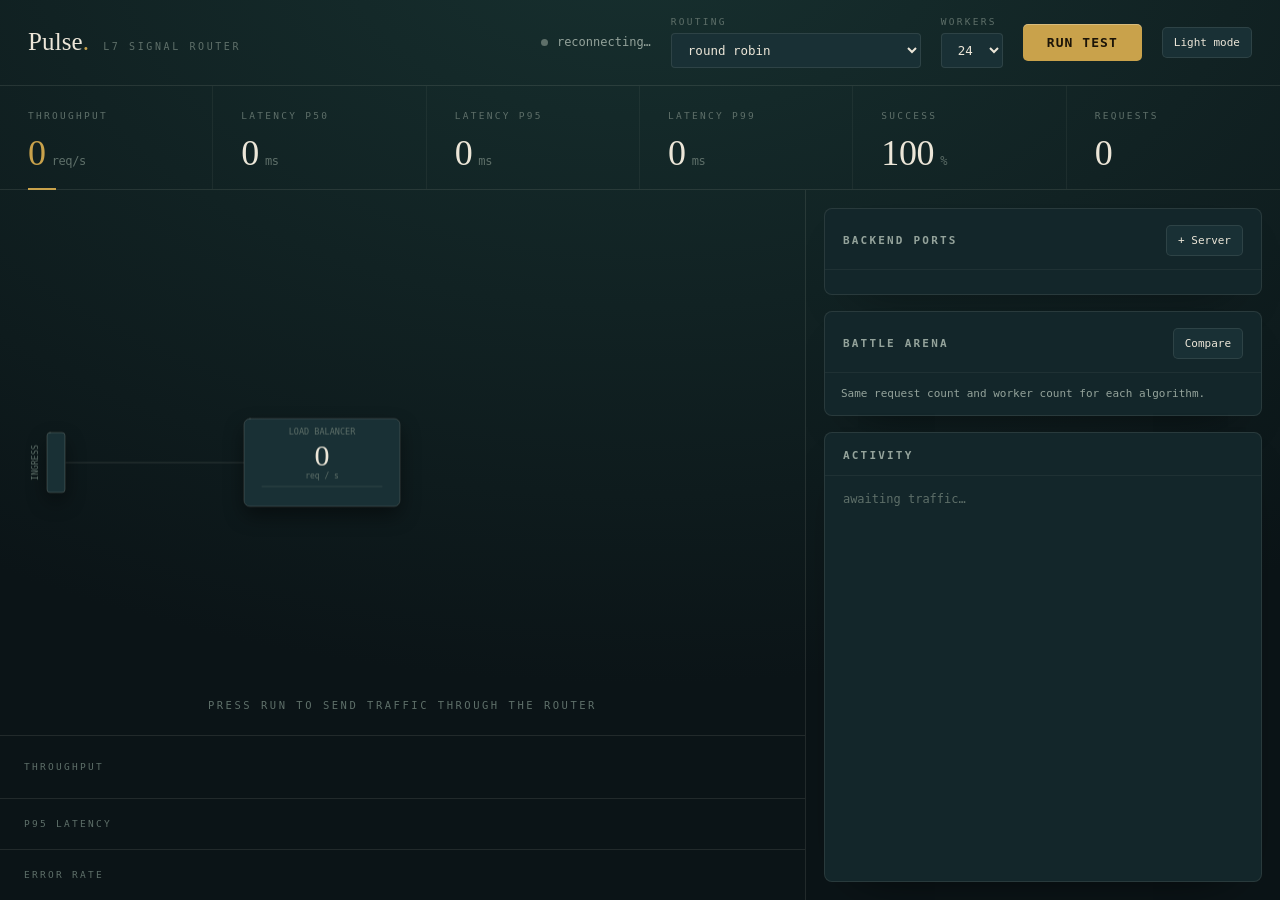
==== app/fastapi_lb/dashboard.html @ ff0092ef "complete refactoring" ====
<!doctype html>
<html lang="en">
<head>
<meta charset="utf-8" />
<meta name="viewport" content="width=device-width, initial-scale=1" />
<title>Pulse — L7 signal router</title>
<link rel="icon" href="data:image/svg+xml,%3Csvg xmlns='http://www.w3.org/2000/svg' viewBox='0 0 32 32'%3E%3Crect width='32' height='32' rx='7' fill='%230f1c20'/%3E%3Ccircle cx='9' cy='16' r='2.4' fill='%23ece6d8'/%3E%3Ccircle cx='22' cy='9' r='2.4' fill='%23c9a24b'/%3E%3Ccircle cx='22' cy='23' r='2.4' fill='%23c9a24b'/%3E%3Cpath d='M11 15 19 10M11 17 19 22' stroke='%23c9a24b' stroke-width='1.6' fill='none'/%3E%3C/svg%3E" />
<style>
  :root {
    --cream: #ece6d8; --muted: #94a39b; --muted2: #5e6f69;
    --panel: #13262a; --raise: #193035;
    --line: rgba(236,230,216,.10); --line2: rgba(236,230,216,.055);
    --brass: #c9a24b; --brass2: #b5893a;
    --ok: #6fb58a; --down: #c8705e;
    --shadow: 0 22px 50px -34px rgba(0,0,0,.85);
  }
  * { box-sizing: border-box; }
  html, body { height: 100%; }
  body {
    margin: 0; height: 100vh; overflow: hidden; color: var(--cream);
    font-family: "IBM Plex Mono", ui-monospace, Consolas, monospace;
    background: radial-gradient(135% 120% at 50% -8%, #17302f, #0b1417 70%);
    -webkit-font-smoothing: antialiased; text-rendering: optimizeLegibility;
  }
  .serif { font-family: "Fraunces", Georgia, serif; }
  .lab { font: 500 9.5px/1 "IBM Plex Mono", monospace; letter-spacing: .24em; text-transform: uppercase; color: var(--muted2); }

  .app { height: 100vh; display: flex; flex-direction: column; animation: rise .6s cubic-bezier(.2,.7,.2,1) both; }
  @keyframes rise { from { opacity: 0; transform: translateY(8px); } to { opacity: 1; transform: none; } }

  /* ---- header ---- */
  .bar { display: flex; align-items: center; gap: 20px; padding: 17px 28px; border-bottom: 1px solid var(--line); flex-wrap: wrap; }
  .brand { display: flex; align-items: baseline; gap: 14px; }
  .wordmark { font: 500 25px "Fraunces", serif; letter-spacing: .005em; color: var(--cream); }
  .wordmark b { color: var(--brass); font-weight: 500; }
  .sub { font: 500 10px "IBM Plex Mono", monospace; letter-spacing: .26em; text-transform: uppercase; color: var(--muted2); }
  .grow { flex: 1; }
  .status { display: flex; align-items: center; gap: 9px; font: 500 12px "IBM Plex Mono", monospace; color: var(--muted); }
  .status .tick { width: 7px; height: 7px; border-radius: 50%; background: var(--muted2); }
  .status .tick.on { background: var(--brass); }
  .field { display: flex; flex-direction: column; gap: 6px; }
  select {
    font: 500 12.5px "IBM Plex Mono", monospace; color: var(--cream); cursor: pointer;
    background: var(--raise); border: 1px solid var(--line); border-radius: 4px; padding: 8px 12px;
    transition: border-color .15s ease;
  }
  select:hover { border-color: rgba(236,230,216,.28); }
  select:focus-visible, .run:focus-visible, .port:focus-visible { outline: 2px solid var(--brass); outline-offset: 2px; }
  .run {
    font: 600 13px "IBM Plex Mono", monospace; letter-spacing: .08em; text-transform: uppercase; color: #1b1408;
    background: var(--brass); border: none; border-radius: 5px; padding: 11px 24px; cursor: pointer;
    box-shadow: inset 0 1px 0 rgba(255,255,255,.28); transition: background .15s ease, transform .08s ease;
  }
  .run:hover { background: #d8b057; }
  .run:active { transform: translateY(1px); }
  .run.stop { background: transparent; color: var(--down); box-shadow: inset 0 0 0 1px rgba(200,112,94,.55); }

  /* ---- readouts ---- */
  .readouts { display: grid; grid-template-columns: repeat(5, 1fr); border-bottom: 1px solid var(--line); }
  .ro { padding: 18px 28px; border-right: 1px solid var(--line2); position: relative; }
  .ro:last-child { border-right: none; }
  .ro .rv { display: block; margin-top: 12px; font: 500 36px/1 "Fraunces", serif; letter-spacing: -.01em; font-variant-numeric: tabular-nums; }
  .ro .rv i { font: 400 12px "IBM Plex Mono", monospace; font-style: normal; color: var(--muted2); margin-left: 6px; }
  .ro.live .rv { color: var(--brass); }
  .ro.live::after { content: ""; position: absolute; left: 28px; bottom: -1px; width: 28px; height: 2px; background: var(--brass); }

  /* ---- stage ---- */
  .stage { flex: 1; min-height: 0; display: grid; grid-template-columns: 1.7fr 1fr; }
  .bay { display: flex; flex-direction: column; min-height: 0; border-right: 1px solid var(--line); }
  .graphwrap { position: relative; flex: 1; min-height: 0; }
  canvas#graph { display: block; width: 100%; height: 100%; }
  .armed { position: absolute; inset: 0; display: flex; align-items: flex-end; justify-content: center; padding-bottom: 24px; pointer-events: none;
    font: 500 10.5px "IBM Plex Mono", monospace; letter-spacing: .24em; text-transform: uppercase; color: var(--muted2); transition: opacity .5s ease; }
  .scopebar { flex: none; display: flex; align-items: center; gap: 18px; padding: 14px 28px; border-top: 1px solid var(--line); }
  .scopebar .lab { flex: none; }
  canvas#scope { display: block; width: 100%; height: 44px; flex: 1; }

  /* ---- rail ---- */
  .rail { display: flex; flex-direction: column; min-height: 0; gap: 16px; padding: 18px; }
  .panel { background: var(--panel); border: 1px solid var(--line); border-radius: 8px; box-shadow: var(--shadow); display: flex; flex-direction: column; min-height: 0; }
  .ph { display: flex; align-items: baseline; justify-content: space-between; padding: 16px 18px 13px; border-bottom: 1px solid var(--line2); }
  .ph .t { font: 600 11px "IBM Plex Mono", monospace; letter-spacing: .2em; text-transform: uppercase; color: var(--muted); }
  .ph .hint { font: 400 10px "IBM Plex Mono", monospace; color: var(--muted2); }
  .ports { flex: none; }
  .list { padding: 12px; }
  .port {
    display: grid; grid-template-columns: auto 1fr auto; align-items: center; gap: 14px; width: 100%;
    text-align: left; color: inherit; font: inherit; cursor: pointer; margin-bottom: 8px;
    background: var(--raise); border: 1px solid var(--line2); border-radius: 6px; padding: 13px 15px;
    transition: border-color .14s ease, background .14s ease, opacity .25s ease;
  }
  .port:last-child { margin-bottom: 0; }
  .port:hover { border-color: rgba(236,230,216,.24); background: #1d3539; }
  .port.dead { opacity: .5; }
  .dot { width: 9px; height: 9px; border-radius: 50%; }
  .dot.g { background: var(--ok); } .dot.a { background: var(--brass); } .dot.r { background: var(--down); }
  .pname { font: 500 14px "Fraunces", serif; color: var(--cream); }
  .pmeta { font: 400 11px "IBM Plex Mono", monospace; color: var(--muted); margin-top: 3px; }
  .pright { text-align: right; }
  .pshare { font: 500 19px "Fraunces", serif; font-variant-numeric: tabular-nums; }
  .pshare s { font: 400 11px "IBM Plex Mono", monospace; text-decoration: none; color: var(--muted2); }
  .pbar { height: 3px; width: 70px; margin: 7px 0 0 auto; background: rgba(236,230,216,.10); overflow: hidden; }
  .pbar > i { display: block; height: 100%; background: var(--brass); transition: width .5s ease; }
  .pstate { font: 500 9px "IBM Plex Mono", monospace; letter-spacing: .16em; text-transform: uppercase; color: var(--muted2); margin-top: 7px; }

  .console { flex: 1; min-height: 0; }
  .feed { flex: 1; min-height: 0; overflow-y: auto; padding: 12px 18px 14px; font: 400 12px/1.85 "IBM Plex Mono", monospace;
    scrollbar-width: thin; scrollbar-color: rgba(236,230,216,.18) transparent; }
  .feed::-webkit-scrollbar { width: 8px; }
  .feed::-webkit-scrollbar-thumb { background: rgba(236,230,216,.14); border-radius: 8px; }
  .feed .row { display: flex; gap: 12px; }
  .feed .ts { color: var(--muted2); flex: none; }
  .feed .m.good { color: var(--ok); } .feed .m.bad { color: var(--down); } .feed .m.info { color: var(--muted); }
  .feed .empty { color: var(--muted2); }

  @media (max-width: 880px) {
    html, body { height: auto; overflow: auto; }
    .app { height: auto; min-height: 100vh; }
    .stage { grid-template-columns: 1fr; }
    .bay { border-right: none; border-bottom: 1px solid var(--line); }
    .graphwrap { height: 320px; flex: none; }
    .readouts { grid-template-columns: repeat(2, 1fr); }
    .ro:nth-child(odd) { border-right: 1px solid var(--line2); }
  }
  @media (prefers-reduced-motion: reduce) { .app { animation: none; } }

  .readouts { grid-template-columns: repeat(6,1fr); }
  .secondary { background:var(--raise); color:var(--cream); border:1px solid var(--line); border-radius:5px; padding:8px 11px; cursor:pointer; font:inherit; font-size:11px; }
  .secondary:disabled, .run:disabled { opacity:.45; cursor:not-allowed; }
  .rail { overflow-y:auto; } .console { min-height:120px; }
  .graphwrap { min-height:320px; }
  .scopebar { padding:9px 24px; } .scopebar canvas { width:100%; height:32px; flex:1; min-width:0; }
  .arena-result { padding:12px 16px; color:var(--muted); font-size:11px; line-height:1.65; overflow-x:auto; }
  .arena-result table { width:100%; border-collapse:collapse; text-align:right; white-space:nowrap; }
  .arena-result td,.arena-result th { padding:5px; border-bottom:1px solid var(--line); }
  .arena-result td:first-child,.arena-result th:first-child { text-align:left; }
  body.light { --cream:#253b3d; --muted:#526662; --muted2:#61736b; --panel:#f7f5ed; --raise:#e7eae1; --line:rgba(37,59,61,.19); --line2:rgba(37,59,61,.09); --brass:#946b23; --ok:#286f4b; --down:#a54436; --shadow:0 10px 35px -24px #777; background:#eeeee5; }
  body.light .port:hover { background:#dce3d9; } body.light .run { color:white; }
  @media(max-width:1100px) { .readouts { grid-template-columns:repeat(3,1fr); } html,body { height:auto; overflow:auto; } .app { height:auto; min-height:100vh; } .stage { min-height:700px; } }
  @media(max-width:880px) { .readouts { grid-template-columns:repeat(2,1fr); } .stage { min-height:0; } .graphwrap { min-height:320px; } }
</style>
</head>
<body>
<div class="app">
  <header class="bar">
    <div class="brand">
      <span class="wordmark serif">Pulse<b>.</b></span>
      <span class="sub">L7 signal router</span>
    </div>
    <div class="grow"></div>
    <div class="status"><span class="tick" id="tick"></span><span id="statusText">idle</span></div>
    <label class="field"><span class="lab">routing</span>
      <select id="strategy" title="Switch the balancing strategy live">
        <option value="round_robin">round robin</option>
        <option value="weighted_round_robin">weighted round robin</option>
        <option value="least_latency">least latency</option>
        <option value="least_connections">least connections</option>
        <option value="latency_aware">latency aware (EWMA + load)</option>
        <option value="least_loaded">least loaded</option>
        <option value="p2c">power of two</option>
        <option value="ip_hash">ip hash</option>
      </select>
    </label>
    <label class="field"><span class="lab">workers</span><select id="workers"><option>4</option><option>12</option><option selected>24</option><option>48</option></select></label><button type="button" class="run" id="run">Run test</button><button class="secondary" id="theme" type="button">Light mode</button>
  </header>

  <section class="readouts">
    <div class="ro live"><span class="lab">throughput</span><span class="rv serif" id="rps">0<i>req/s</i></span></div>
    <div class="ro"><span class="lab">latency p50</span><span class="rv serif" id="p50">0<i>ms</i></span></div>
    <div class="ro"><span class="lab">latency p95</span><span class="rv serif" id="p95">0<i>ms</i></span></div><div class="ro"><span class="lab">latency p99</span><span class="rv serif" id="p99">0<i>ms</i></span></div>
    <div class="ro"><span class="lab">success</span><span class="rv serif" id="success">100<i>%</i></span></div>
    <div class="ro"><span class="lab">requests</span><span class="rv serif" id="total">0</span></div>
  </section>

  <main class="stage">
    <div class="bay">
      <div class="graphwrap">
        <canvas id="graph"></canvas>
        <div class="armed" id="armed">press run to send traffic through the router</div>
      </div>
      <div class="scopebar"><span class="lab">throughput</span><canvas id="scope"></canvas></div><div class="scopebar"><span class="lab">p95 latency</span><canvas id="latencyScope"></canvas></div><div class="scopebar"><span class="lab">error rate</span><canvas id="errorScope"></canvas></div>
    </div>
    <aside class="rail">
      <div class="panel ports">
        <div class="ph"><span class="t">Backend ports</span><button class="secondary" id="add" type="button">+ Server</button></div>
        <div class="list" id="ports"></div>
      </div>
      <div class="panel"><div class="ph"><span class="t">Battle arena</span><button class="secondary" id="arena" type="button">Compare</button></div><div id="arenaResult" class="arena-result">Same request count and worker count for each algorithm.</div></div><div class="panel console">
        <div class="ph"><span class="t">Activity</span></div>
        <div class="feed" id="feed"><div class="empty">awaiting traffic…</div></div>
      </div>
    </aside>
  </main>
</div>

<script>
  const STRAT_LABEL = {
    round_robin: 'round robin', weighted_round_robin: 'weighted rr',
    least_latency: 'least latency', least_connections: 'least connections', latency_aware: 'EWMA + load',
    least_loaded: 'least loaded', p2c: 'power of two', ip_hash: 'ip hash',
  };
  const C = { brass: '#c9a24b', cream: '#ece6d8', mut: '#94a39b', mut2: '#5e6f69',
              ok: '#6fb58a', down: '#c8705e', line: 'rgba(236,230,216,.08)' };
  const $ = (id) => document.getElementById(id);
  const reduce = window.matchMedia('(prefers-reduced-motion: reduce)').matches;
  let latest = null, running = false, portRects = [], syncedSelect = false;

  function dotClass(b) {
    if (b.dead || !b.alive || b.breaker === 'open') return 'r';
    if (b.breaker === 'half_open') return 'a';
    return 'g';
  }
  function stateText(b) {
    if (b.dead) return 'offline';
    if (!b.alive) return 'unreachable';
    return b.breaker === 'half_open' ? 'recovering' : b.breaker === 'open' ? 'ejected' : 'in service';
  }

  function renderDOM(s) {
    running = s.running;
    $('tick').className = 'tick' + (running ? ' on' : '');
    $('statusText').textContent = running ? `streaming · ${s.workers} workers · ${s.elapsed}s` : 'idle';
    $('run').textContent = running ? 'Stop test' : 'Run test';
    $('run').className = 'run' + (running ? ' stop' : '');
    $('armed').style.opacity = running ? '0' : '1';
    if (!syncedSelect) { $('strategy').value = s.strategy; syncedSelect = true; }

    $('rps').innerHTML = s.rps + '<i>req/s</i>';
    $('p50').innerHTML = s.p50 + '<i>ms</i>';
    $('p95').innerHTML = s.p95 + '<i>ms</i>';
    $('p99').innerHTML = s.p99 + '<i>ms</i>';
    const sc = s.successPct >= 99.9 ? C.ok : s.successPct >= 95 ? C.brass : C.down;
    $('success').innerHTML = `<span style="color:${sc}">${s.successPct}</span><i>%</i>`;
    $('total').textContent = s.totals.total.toLocaleString();

    $('ports').innerHTML = s.backends.map((b) =>
      `<button type="button" class="port ${b.dead ? 'dead' : ''}" onclick="toggle('${b.id}')" aria-label="${b.label}, ${stateText(b)}. Click to ${b.dead ? 'restore' : 'take offline'}.">
        <span class="dot ${dotClass(b)}"></span>
        <span><span class="pname">${b.label}</span><span class="pmeta">${b.active} in-flight · ${b.latency} ms</span></span>
        <span class="pright"><span class="pshare">${b.share}<s>%</s></span><span class="pbar"><i style="width:${b.share}%"></i></span><span class="pstate">${stateText(b)}</span></span>
      </button>`
    ).join('');

    $('feed').innerHTML = s.events.length
      ? s.events.slice().reverse().map((e) =>
          `<div class="row"><span class="ts">${new Date(e.ts).toTimeString().slice(0,8)}</span><span class="m ${e.kind}">${e.msg}</span></div>`
        ).join('')
      : '<div class="empty">awaiting traffic…</div>';

    drawScope(s.series.rps); drawScope(s.series.p95, 'latencyScope', C.ok); drawScope(s.series.errors, 'errorScope', C.down);
    $('run').disabled = s.arenaRunning || !s.demo; $('strategy').disabled = s.arenaRunning; $('workers').disabled = s.running || s.arenaRunning; $('add').disabled = s.arenaRunning || !s.demo || s.backends.length >= 6; $('arena').disabled = !s.demo || s.running || s.arenaRunning;
    if (s.arenaRunning) $('arenaResult').textContent = 'Running real HTTP comparison…';
    else if (s.arena && s.arena.length) $('arenaResult').innerHTML = '<table><thead><tr><th>Algorithm</th><th>req/s</th><th>p95 ms</th><th>OK %</th></tr></thead><tbody>' + s.arena.map(r => '<tr><td>'+r.strategy+'</td><td>'+r.rps+'</td><td>'+r.p95+'</td><td>'+r.successPct+'</td></tr>').join('') + '</tbody></table>';
    $('strategy').value = s.strategy;
  }

  // ---------- canvas helpers ----------
  function fit(c, h) {
    const dpr = window.devicePixelRatio || 1, w = c.clientWidth, hh = h || c.clientHeight;
    if (c.width !== Math.round(w*dpr) || c.height !== Math.round(hh*dpr)) { c.width = Math.round(w*dpr); c.height = Math.round(hh*dpr); }
    const x = c.getContext('2d'); x.setTransform(dpr, 0, 0, dpr, 0, 0);
    return { x, w, h: hh };
  }
  function drawScope(data, id = 'scope', color = C.brass) {
    const c = $(id); const { x, w, h } = fit(c);
    x.clearRect(0, 0, w, h);
    if (!data || !data.length) return;
    let max = 1; for (const v of data) if (v > max) max = v; max *= 1.25;
    const step = w / Math.max(1, data.length - 1);
    x.beginPath();
    data.forEach((v, i) => { const px = i * step, py = h - (v / max) * (h - 3) - 2; i ? x.lineTo(px, py) : x.moveTo(px, py); });
    x.strokeStyle = color; x.lineWidth = 1.5; x.lineJoin = 'round'; x.stroke();
    x.lineTo((data.length - 1) * step, h); x.lineTo(0, h); x.closePath();
    x.fillStyle = 'rgba(201,162,75,.10)'; x.fill();
  }

  // ---------- routing schematic (matte, no glow) ----------
  const pulses = []; let spawnAcc = 0, lastT = 0;
  function bez(t, p0, p1, p2, p3) {
    const u = 1 - t;
    return { x: u*u*u*p0.x + 3*u*u*t*p1.x + 3*u*t*t*p2.x + t*t*t*p3.x,
             y: u*u*u*p0.y + 3*u*u*t*p1.y + 3*u*t*t*p2.y + t*t*t*p3.y };
  }
  function pickPort(backs) {
    const elig = backs.filter((b) => !b.dead && b.alive && b.share > 0);
    if (!elig.length) return null;
    const total = elig.reduce((a, b) => a + b.share, 0);
    let r = Math.random() * total;
    for (const b of elig) { r -= b.share; if (r <= 0) return b; }
    return elig[elig.length - 1];
  }
  function rr(x, X, Y, w, h, r) {
    x.beginPath(); x.moveTo(X+r, Y); x.arcTo(X+w, Y, X+w, Y+h, r); x.arcTo(X+w, Y+h, X, Y+h, r);
    x.arcTo(X, Y+h, X, Y, r); x.arcTo(X, Y, X+w, Y, r); x.closePath();
  }
  function node(x, X, Y, w, h, r, border) {
    x.save();
    x.shadowColor = 'rgba(0,0,0,.45)'; x.shadowBlur = 20; x.shadowOffsetY = 9;
    x.fillStyle = document.body.classList.contains('light') ? '#e7eae1' : '#193035'; rr(x, X, Y, w, h, r); x.fill();
    x.restore();
    x.strokeStyle = border; x.lineWidth = 1; rr(x, X, Y, w, h, r); x.stroke();
  }

  function frame(ts) {
    const c = $('graph'); const { x, w, h } = fit(c);
    const dt = lastT ? Math.min(0.05, (ts - lastT) / 1000) : 0; lastT = ts;
    x.clearRect(0, 0, w, h);

    const s = latest, backs = s ? s.backends : [];
    const n = Math.max(1, backs.length);
    const ingress = { x: 56, y: h / 2 };
    const lb = { x: w * 0.40, y: h / 2, w: 156, h: 88 };
    const lbRight = lb.x + lb.w / 2;
    const portX = Math.max(170, w - 138), slot = h / (n + 1);
    portRects = [];
    const pts = backs.map((b, i) => ({ b, x: portX, y: slot * (i + 1) }));
    const live = s && s.rps > 0;

    // ingress -> LB
    x.lineCap = 'round';
    x.strokeStyle = live ? 'rgba(201,162,75,.6)' : 'rgba(236,230,216,.12)';
    x.lineWidth = live ? 2 : 1.25;
    x.beginPath(); x.moveTo(ingress.x + 10, ingress.y); x.lineTo(lb.x - lb.w/2, lb.y); x.stroke();

    // LB -> ports
    for (const p of pts) {
      const c1 = { x: lbRight + 80, y: lb.y }, c2 = { x: p.x - 80, y: p.y };
      const dead = p.b.dead || !p.b.alive || p.b.breaker === 'open';
      const share = p.b.share || 0;
      x.setLineDash([]);
      x.strokeStyle = 'rgba(236,230,216,.07)'; x.lineWidth = 1;
      x.beginPath(); x.moveTo(lbRight, lb.y); x.bezierCurveTo(c1.x,c1.y,c2.x,c2.y,p.x,p.y); x.stroke();
      if (dead) {
        x.strokeStyle = 'rgba(200,112,94,.55)'; x.lineWidth = 1.25; x.setLineDash([2,7]);
        x.beginPath(); x.moveTo(lbRight, lb.y); x.bezierCurveTo(c1.x,c1.y,c2.x,c2.y,p.x,p.y); x.stroke();
        x.setLineDash([]);
      } else if (share > 0) {
        x.strokeStyle = 'rgba(201,162,75,' + (0.3 + (share/100)*0.55) + ')';
        x.lineWidth = 1 + (share/100)*4;
        x.beginPath(); x.moveTo(lbRight, lb.y); x.bezierCurveTo(c1.x,c1.y,c2.x,c2.y,p.x,p.y); x.stroke();
      }
      p._c1 = c1; p._c2 = c2;
    }

    // matte pulses (small brass dots, no glow)
    if (s && s.rps > 0 && !reduce) {
      spawnAcc = Math.min(220, spawnAcc + s.rps * dt * 0.055);
      while (spawnAcc >= 1 && pulses.length < 220) { spawnAcc -= 1; pulses.push({ leg: 'in', t: 0, port: null }); }
    }
    for (let i = pulses.length - 1; i >= 0; i--) {
      const p = pulses[i]; p.t += dt / 0.66;
      let pos;
      if (p.leg === 'in') {
        pos = { x: ingress.x + 10 + (lb.x - lb.w/2 - ingress.x - 10) * p.t, y: lb.y };
        if (p.t >= 1) { const tg = pickPort(backs); if (!tg) { pulses.splice(i,1); continue; } p.leg = 'out'; p.t = 0; p.port = pts.find((q) => q.b.id === tg.id); continue; }
      } else {
        const pp = p.port; if (!pp || pp.b.dead) { pulses.splice(i,1); continue; }
        pos = bez(p.t, { x: lbRight, y: lb.y }, pp._c1, pp._c2, { x: pp.x, y: pp.y });
        if (p.t >= 1) pulses.splice(i,1);
      }
      x.fillStyle = C.brass; x.beginPath(); x.arc(pos.x, pos.y, 2.6, 0, 7); x.fill();
      x.fillStyle = '#f4ead0'; x.beginPath(); x.arc(pos.x, pos.y, 1, 0, 7); x.fill();
    }

    // ingress node
    node(x, ingress.x - 9, ingress.y - 30, 18, 60, 3, 'rgba(236,230,216,.18)');
    x.fillStyle = C.mut2; x.font = '500 8.5px "IBM Plex Mono", monospace'; x.textAlign = 'center';
    x.save(); x.translate(ingress.x - 18, ingress.y); x.rotate(-Math.PI/2); x.fillText('INGRESS', 0, 0); x.restore();

    // LB node (flat, matte)
    const lbx = lb.x - lb.w/2, lby = lb.y - lb.h/2;
    node(x, lbx, lby, lb.w, lb.h, 6, live ? 'rgba(201,162,75,.5)' : 'rgba(236,230,216,.16)');
    x.textAlign = 'center';
    x.fillStyle = C.mut2; x.font = '500 8.5px "IBM Plex Mono", monospace';
    x.fillText('LOAD BALANCER', lb.x, lb.y - 28);
    x.fillStyle = C.cream; x.font = '500 30px "Fraunces", serif';
    x.fillText(s ? s.rps : 0, lb.x, lb.y + 3);
    x.fillStyle = C.mut2; x.font = '500 8px "IBM Plex Mono", monospace';
    x.fillText('req / s', lb.x, lb.y + 16);
    x.strokeStyle = 'rgba(236,230,216,.1)'; x.lineWidth = 1;
    x.beginPath(); x.moveTo(lbx + 18, lb.y + 24); x.lineTo(lbx + lb.w - 18, lb.y + 24); x.stroke();
    x.fillStyle = C.brass; x.font = '500 10px "IBM Plex Mono", monospace';
    x.fillText((STRAT_LABEL[s && s.strategy] || (s && s.strategy) || '').toUpperCase(), lb.x, lb.y + 37);

    // port nodes
    for (const p of pts) {
      const b = p.b, dead = b.dead || !b.alive || b.breaker === 'open';
      const col = dead ? C.down : b.breaker === 'half_open' ? C.brass : C.ok;
      const bw = 126, bh = 46, bx = p.x, by = p.y - bh/2;
      portRects.push({ id: b.id, x: bx, y: by, w: bw, h: bh });
      x.globalAlpha = dead ? 0.5 : 1;
      node(x, bx, by, bw, bh, 5, 'rgba(236,230,216,.14)');
      x.fillStyle = col; x.beginPath(); x.arc(bx + 17, p.y, 4, 0, 7); x.fill();
      x.textAlign = 'left'; x.fillStyle = C.cream; x.font = '500 13px "Fraunces", serif';
      x.fillText(b.id, bx + 30, p.y - 2);
      x.fillStyle = C.mut2; x.font = '500 9px "IBM Plex Mono", monospace';
      x.fillText(b.latency + 'ms · ' + b.share + '%', bx + 30, p.y + 12);
      x.globalAlpha = 1;
    }

    requestAnimationFrame(frame);
  }

  $('graph').addEventListener('click', (e) => {
    const r = e.target.getBoundingClientRect(), cx = e.clientX - r.left, cy = e.clientY - r.top;
    for (const p of portRects) if (cx >= p.x && cx <= p.x + p.w && cy >= p.y && cy <= p.y + p.h) { toggle(p.id); break; }
  });
  $('graph').addEventListener('mousemove', (e) => {
    const r = e.target.getBoundingClientRect(), cx = e.clientX - r.left, cy = e.clientY - r.top;
    e.target.style.cursor = portRects.some((p) => cx >= p.x && cx <= p.x + p.w && cy >= p.y && cy <= p.y + p.h) ? 'pointer' : 'default';
  });


  async function post(url, data = {}) {
    try {
      const r = await fetch(url, {method:'POST', headers:{'Content-Type':'application/json','X-Pulse-Local':'1'},body:JSON.stringify(data)});
      if (!r.ok) throw new Error('Action rejected ('+r.status+')');
    } catch(e) { $('statusText').textContent = e.message; }
  }
  $('run').onclick = () => post('/api/test/' + (running ? 'stop' : 'start'), {workers:Number($('workers').value)});
  $('strategy').onchange = e => post('/api/strategy', {strategy:e.target.value});
  window.toggle = id => post('/api/backend/' + encodeURIComponent(id) + '/toggle');
  $('add').onclick = () => post('/api/backend/add');
  $('arena').onclick = () => post('/api/arena', {workers:Number($('workers').value)});
  function applyTheme(light) {
    document.body.classList.toggle('light',light);
    const s = getComputedStyle(document.body);
    for(const [k,v] of Object.entries({brass:'--brass',cream:'--cream',mut:'--muted',mut2:'--muted2',ok:'--ok',down:'--down',line:'--line'})) C[k]=s.getPropertyValue(v).trim();
    $('theme').textContent=light?'Dark mode':'Light mode';
  }
  $('theme').onclick=()=>{const light=!document.body.classList.contains('light');applyTheme(light);try{localStorage.setItem('pulse-theme',light?'light':'dark')}catch{}};
  try{applyTheme(localStorage.getItem('pulse-theme')==='light')}catch{applyTheme(false)}


  const es = new EventSource('/api/stream');
  es.onmessage = (e) => { try { latest = JSON.parse(e.data); renderDOM(latest); } catch {} };
  es.onerror = () => { $('statusText').textContent = 'reconnecting…'; };
  requestAnimationFrame(frame);
  window.addEventListener('resize', () => latest && drawScope(latest.series.rps));
</script>
</body>
</html>
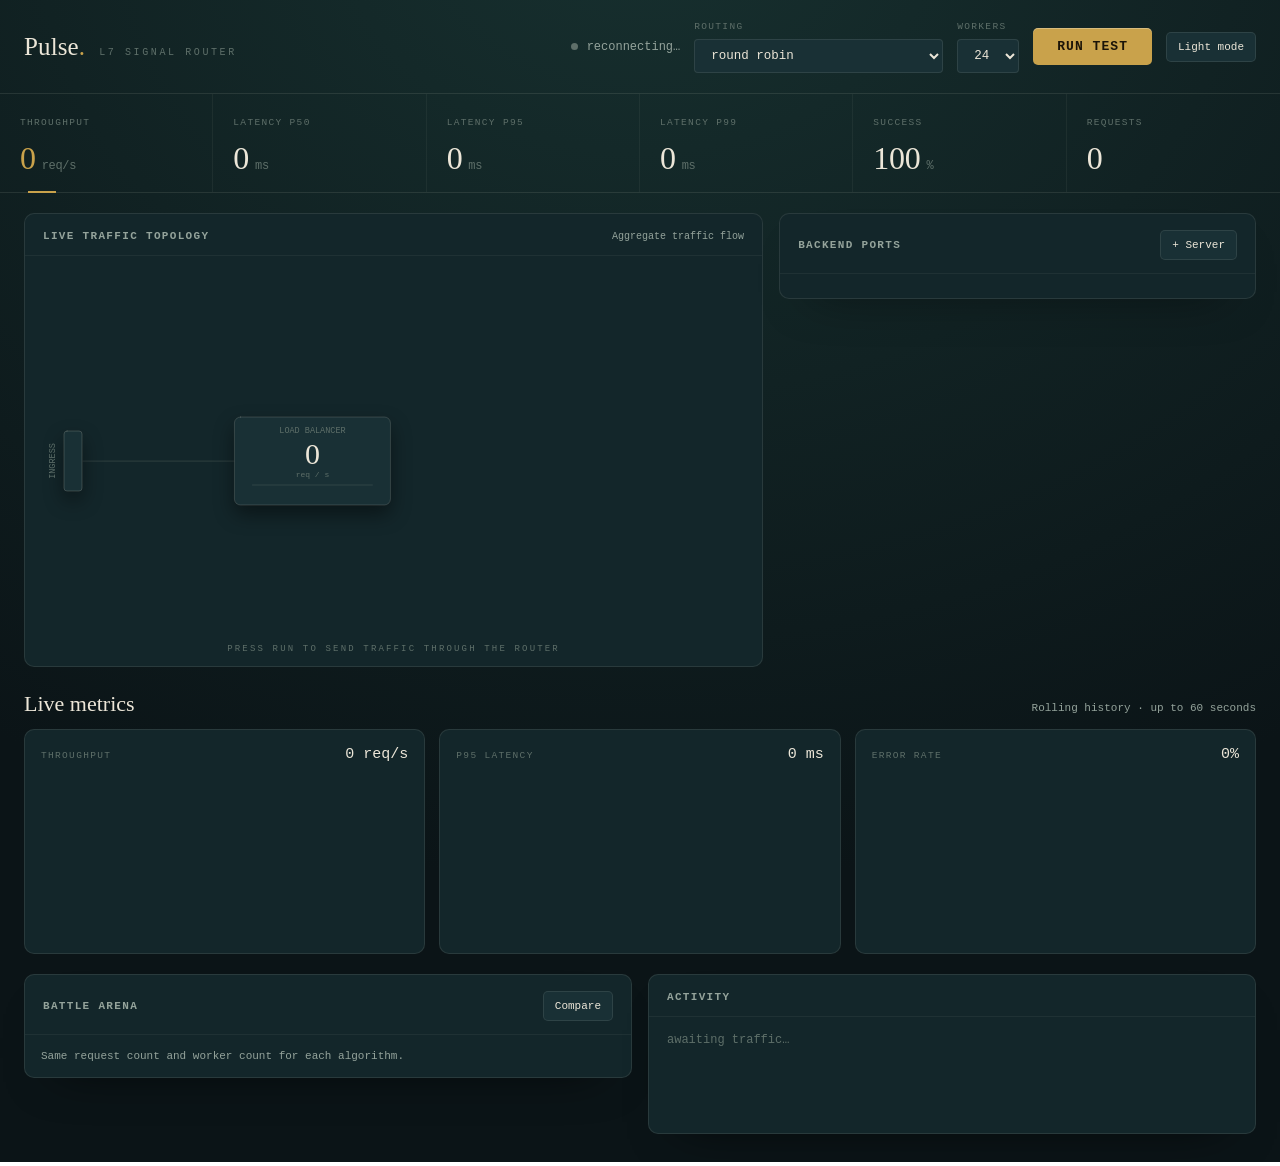
==== commit fa02f10f: "fix dashboard scrolling and responsive graphs" ====
--- a/app/fastapi_lb/dashboard.html
+++ b/app/fastapi_lb/dashboard.html
@@ -138,6 +138,69 @@
   body.light .port:hover { background:#dce3d9; } body.light .run { color:white; }
   @media(max-width:1100px) { .readouts { grid-template-columns:repeat(3,1fr); } html,body { height:auto; overflow:auto; } .app { height:auto; min-height:100vh; } .stage { min-height:700px; } }
   @media(max-width:880px) { .readouts { grid-template-columns:repeat(2,1fr); } .stage { min-height:0; } .graphwrap { min-height:320px; } }
+
+  /* Flow layout: the document, never a fixed-height viewport, owns scrolling. */
+  html { height:auto; min-height:100%; overflow-y:scroll; }
+  body { height:auto; min-height:100vh; overflow:visible; }
+  .app { height:auto; min-height:100vh; max-width:1680px; margin:auto; animation:none; }
+  .bar { gap:14px; padding:20px 24px; }
+  .field { min-width:0; } select { max-width:100%; }
+  .readouts { grid-template-columns:repeat(6,minmax(0,1fr)); }
+  .ro { min-width:0; padding:18px 20px; }
+  .ro .rv { font-size:clamp(23px,2.5vw,36px); overflow-wrap:anywhere; }
+  .lab { line-height:1.4; letter-spacing:.14em; }
+  .stage { flex:none; display:grid; grid-template-columns:minmax(0,1.55fr) minmax(0,1fr); gap:16px; padding:20px 24px 0; align-items:start; }
+  .bay { min-width:0; border:1px solid var(--line); border-radius:10px; background:var(--panel); overflow:hidden; }
+  .graphwrap { flex:none; height:var(--graph-height,410px); min-height:0; }
+  canvas#graph { display:block; width:100%; height:100%; }
+  .armed { padding:0 12px 12px; font-size:9px; text-align:center; }
+  .rail { display:block; padding:0; overflow:visible; min-width:0; }
+  .panel { min-width:0; border-radius:10px; }
+  .ph { align-items:center; gap:10px; flex-wrap:wrap; }
+  .ph .t { letter-spacing:.12em; }
+  .pname,.pmeta,.pstate,.pbar { display:block; }
+  .port { grid-template-columns:auto minmax(0,1fr) auto; gap:10px; padding:10px 12px; }
+  .pname,.pmeta { overflow-wrap:anywhere; }
+  .port .pbar { width:64px; }
+  .port:disabled { cursor:default; }
+  .charts { padding:24px 24px 0; }
+  .section-head { display:flex; justify-content:space-between; align-items:baseline; flex-wrap:wrap; gap:8px; margin-bottom:12px; }
+  .section-head h2 { font:500 22px Georgia,serif; margin:0; }
+  .section-head span { color:var(--muted); font-size:11px; }
+  .chart-grid { display:grid; grid-template-columns:repeat(3,minmax(0,1fr)); gap:14px; }
+  .scopebar { display:block; min-width:0; padding:16px; border:1px solid var(--line); border-radius:10px; background:var(--panel); }
+  .chart-head { display:flex; align-items:baseline; justify-content:space-between; gap:8px; margin-bottom:10px; }
+  .chart-value { color:var(--cream); font-size:15px; font-variant-numeric:tabular-nums; white-space:nowrap; }
+  .scopebar canvas, canvas#scope { display:block; width:100%; height:164px; }
+  .lower { display:grid; grid-template-columns:minmax(0,1fr) minmax(0,1fr); gap:16px; padding:20px 24px 28px; align-items:start; }
+  .console { flex:none; min-height:160px; }
+  .feed { max-height:300px; min-height:110px; }
+  .feed .m { overflow-wrap:anywhere; }
+  .arena-result { overflow-x:auto; }
+  .secondary:focus-visible,button:focus-visible { outline:2px solid var(--brass); outline-offset:2px; }
+  .muted-note { color:var(--muted); font-size:10px; }
+  @media(max-width:1150px) {
+    .readouts { grid-template-columns:repeat(3,minmax(0,1fr)); }
+    .stage { grid-template-columns:minmax(0,1.25fr) minmax(0,1fr); }
+  }
+  @media(max-width:900px) {
+    .stage,.lower { grid-template-columns:minmax(0,1fr); }
+    .chart-grid { grid-template-columns:minmax(0,1fr); }
+    .scopebar canvas, canvas#scope { height:180px; }
+    .bar .grow { display:none; }
+    .bar .brand { width:100%; }
+  }
+  @media(max-width:520px) {
+    .bar { padding:16px; gap:10px; }
+    .bar .status { width:100%; }
+    .bar .field { flex:1; }
+    #strategy { width:100%; }
+    .readouts { grid-template-columns:repeat(2,minmax(0,1fr)); }
+    .ro { padding:14px 16px; }
+    .stage,.charts,.lower { padding-left:12px; padding-right:12px; }
+    .scopebar { padding:12px; }
+    .graphwrap { height:var(--graph-height,380px); }
+  }
 </style>
 </head>
 <body>
@@ -174,23 +237,33 @@
 
   <main class="stage">
     <div class="bay">
-      <div class="graphwrap">
-        <canvas id="graph"></canvas>
+      <div class="ph"><span class="t">Live traffic topology</span><span class="muted-note">Aggregate traffic flow</span></div><div class="graphwrap">
+        <canvas id="graph" role="img" aria-label="Live load balancer topology; backend controls are also available in the backend list"></canvas>
         <div class="armed" id="armed">press run to send traffic through the router</div>
       </div>
-      <div class="scopebar"><span class="lab">throughput</span><canvas id="scope"></canvas></div><div class="scopebar"><span class="lab">p95 latency</span><canvas id="latencyScope"></canvas></div><div class="scopebar"><span class="lab">error rate</span><canvas id="errorScope"></canvas></div>
+      
     </div>
     <aside class="rail">
       <div class="panel ports">
         <div class="ph"><span class="t">Backend ports</span><button class="secondary" id="add" type="button">+ Server</button></div>
         <div class="list" id="ports"></div>
       </div>
+    </aside>
+  </main>
+  <section class="charts" aria-label="Live metrics">
+    <div class="section-head"><h2>Live metrics</h2><span>Rolling history · up to 60 seconds</span></div>
+    <div class="chart-grid">
+      <article class="scopebar"><div class="chart-head"><span class="lab">Throughput</span><span class="chart-value" id="scopeValue">0 req/s</span></div><canvas id="scope" role="img" aria-label="Throughput history in requests per second"></canvas></article>
+      <article class="scopebar"><div class="chart-head"><span class="lab">p95 latency</span><span class="chart-value" id="latencyValue">0 ms</span></div><canvas id="latencyScope" role="img" aria-label="95th percentile latency history in milliseconds"></canvas></article>
+      <article class="scopebar"><div class="chart-head"><span class="lab">Error rate</span><span class="chart-value" id="errorValue">0%</span></div><canvas id="errorScope" role="img" aria-label="Error rate history in percent"></canvas></article>
+    </div>
+  </section>
+  <section class="lower" aria-label="Experiments and activity">
       <div class="panel"><div class="ph"><span class="t">Battle arena</span><button class="secondary" id="arena" type="button">Compare</button></div><div id="arenaResult" class="arena-result">Same request count and worker count for each algorithm.</div></div><div class="panel console">
         <div class="ph"><span class="t">Activity</span></div>
         <div class="feed" id="feed"><div class="empty">awaiting traffic…</div></div>
       </div>
-    </aside>
-  </main>
+  </section>
 </div>
 
 <script>
@@ -234,7 +307,7 @@
     $('total').textContent = s.totals.total.toLocaleString();
 
     $('ports').innerHTML = s.backends.map((b) =>
-      `<button type="button" class="port ${b.dead ? 'dead' : ''}" onclick="toggle('${b.id}')" aria-label="${b.label}, ${stateText(b)}. Click to ${b.dead ? 'restore' : 'take offline'}.">
+      `<button type="button" class="port ${b.dead ? 'dead' : ''}" onclick="toggle('${b.id}')" ${(!s.demo || s.arenaRunning) ? 'disabled' : ''} aria-label="${b.label}, ${stateText(b)}. Click to ${b.dead ? 'restore' : 'take offline'}.">
         <span class="dot ${dotClass(b)}"></span>
         <span><span class="pname">${b.label}</span><span class="pmeta">${b.active} in-flight · ${b.latency} ms</span></span>
         <span class="pright"><span class="pshare">${b.share}<s>%</s></span><span class="pbar"><i style="width:${b.share}%"></i></span><span class="pstate">${stateText(b)}</span></span>
@@ -247,7 +320,9 @@
         ).join('')
       : '<div class="empty">awaiting traffic…</div>';
 
-    drawScope(s.series.rps); drawScope(s.series.p95, 'latencyScope', C.ok); drawScope(s.series.errors, 'errorScope', C.down);
+    const graphHeight = Math.max(380, (s.backends.length + 1) * 57);
+    $('graph').parentElement.style.setProperty('--graph-height', graphHeight + 'px');
+    drawCharts(s);
     $('run').disabled = s.arenaRunning || !s.demo; $('strategy').disabled = s.arenaRunning; $('workers').disabled = s.running || s.arenaRunning; $('add').disabled = s.arenaRunning || !s.demo || s.backends.length >= 6; $('arena').disabled = !s.demo || s.running || s.arenaRunning;
     if (s.arenaRunning) $('arenaResult').textContent = 'Running real HTTP comparison…';
     else if (s.arena && s.arena.length) $('arenaResult').innerHTML = '<table><thead><tr><th>Algorithm</th><th>req/s</th><th>p95 ms</th><th>OK %</th></tr></thead><tbody>' + s.arena.map(r => '<tr><td>'+r.strategy+'</td><td>'+r.rps+'</td><td>'+r.p95+'</td><td>'+r.successPct+'</td></tr>').join('') + '</tbody></table>';
@@ -261,17 +336,46 @@
     const x = c.getContext('2d'); x.setTransform(dpr, 0, 0, dpr, 0, 0);
     return { x, w, h: hh };
   }
-  function drawScope(data, id = 'scope', color = C.brass) {
-    const c = $(id); const { x, w, h } = fit(c);
-    x.clearRect(0, 0, w, h);
-    if (!data || !data.length) return;
-    let max = 1; for (const v of data) if (v > max) max = v; max *= 1.25;
-    const step = w / Math.max(1, data.length - 1);
-    x.beginPath();
-    data.forEach((v, i) => { const px = i * step, py = h - (v / max) * (h - 3) - 2; i ? x.lineTo(px, py) : x.moveTo(px, py); });
-    x.strokeStyle = color; x.lineWidth = 1.5; x.lineJoin = 'round'; x.stroke();
-    x.lineTo((data.length - 1) * step, h); x.lineTo(0, h); x.closePath();
-    x.fillStyle = 'rgba(201,162,75,.10)'; x.fill();
+  function drawCharts(s) {
+    const specs = [
+      ['scope','scopeValue',s.series.rps,C.brass,' req/s',null],
+      ['latencyScope','latencyValue',s.series.p95,C.ok,' ms',null],
+      ['errorScope','errorValue',s.series.errors,C.down,'%',100],
+    ];
+    for (const [id,valueId,data,color,unit,fixedMax] of specs) {
+      $(valueId).textContent = (data.at(-1) ?? 0) + unit;
+      drawScope(data,id,color,unit,fixedMax);
+    }
+  }
+  function drawScope(data,id,color,unit,fixedMax) {
+    const {x,w,h} = fit($(id));
+    if (w < 100 || h < 80) return;
+    x.clearRect(0,0,w,h);
+    const top=12, bottom=h-26, left=47, right=w-9;
+    const max=fixedMax ?? Math.max(1, Math.ceil(Math.max(0,...data)*1.15));
+    const y=v=>bottom-(Math.max(0,Math.min(max,v))/max)*(bottom-top);
+    x.font='10px ui-monospace,monospace'; x.textAlign='right';
+    for(let i=0;i<=4;i++){
+      const val=max*i/4, yy=y(val);
+      x.strokeStyle=C.line; x.lineWidth=1;
+      x.beginPath(); x.moveTo(left,yy); x.lineTo(right,yy); x.stroke();
+      x.fillStyle=C.mut; x.fillText(Number(val.toFixed(1)).toLocaleString(),left-6,yy+3);
+    }
+    x.textAlign='left'; x.fillStyle=C.mut;
+    x.fillText(data.length > 1 ? '-'+Math.round((data.length-1)*.5)+'s' : 'start',left,h-7);
+    x.textAlign='right'; x.fillText('now',right,h-7);
+    if(!data.length){
+      x.textAlign='center'; x.fillText('Waiting for samples',(left+right)/2,(top+bottom)/2);
+      return;
+    }
+    const pos=i=>data.length===1?right:left+(right-left)*i/(data.length-1);
+    x.beginPath(); data.forEach((v,i)=>i?x.lineTo(pos(i),y(v)):x.moveTo(pos(i),y(v)));
+    x.strokeStyle=color; x.lineWidth=2; x.lineJoin='round'; x.stroke();
+    if(data.length>1){
+      x.lineTo(right,bottom); x.lineTo(left,bottom); x.closePath();
+      x.globalAlpha=.10; x.fillStyle=color; x.fill(); x.globalAlpha=1;
+    }
+    x.beginPath(); x.arc(right,y(data.at(-1)),3,0,Math.PI*2); x.fillStyle=color; x.fill();
   }
 
   // ---------- routing schematic (matte, no glow) ----------
@@ -308,27 +412,30 @@
 
     const s = latest, backs = s ? s.backends : [];
     const n = Math.max(1, backs.length);
-    const ingress = { x: 56, y: h / 2 };
-    const lb = { x: w * 0.40, y: h / 2, w: 156, h: 88 };
+    const compact = w < 520;
+    const ingress = { x: compact ? 24 : 48, y: h / 2 };
+    const lb = { x: w * (compact ? .31 : .39), y: h / 2, w: compact ? 108 : 156, h: 88 };
     const lbRight = lb.x + lb.w / 2;
-    const portX = Math.max(170, w - 138), slot = h / (n + 1);
+    const bw = compact ? 102 : 126;
+    const portX = w - bw - 12, slot = h / (n + 1);
     portRects = [];
     const pts = backs.map((b, i) => ({ b, x: portX, y: slot * (i + 1) }));
     const live = s && s.rps > 0;
 
     // ingress -> LB
     x.lineCap = 'round';
-    x.strokeStyle = live ? 'rgba(201,162,75,.6)' : 'rgba(236,230,216,.12)';
+    x.strokeStyle = live ? C.brass : C.line;
     x.lineWidth = live ? 2 : 1.25;
     x.beginPath(); x.moveTo(ingress.x + 10, ingress.y); x.lineTo(lb.x - lb.w/2, lb.y); x.stroke();
 
     // LB -> ports
     for (const p of pts) {
-      const c1 = { x: lbRight + 80, y: lb.y }, c2 = { x: p.x - 80, y: p.y };
+      const bend = Math.max(8,(p.x-lbRight)*.55);
+      const c1 = { x: lbRight + bend, y: lb.y }, c2 = { x: p.x - bend, y: p.y };
       const dead = p.b.dead || !p.b.alive || p.b.breaker === 'open';
       const share = p.b.share || 0;
       x.setLineDash([]);
-      x.strokeStyle = 'rgba(236,230,216,.07)'; x.lineWidth = 1;
+      x.strokeStyle = C.line; x.lineWidth = 1;
       x.beginPath(); x.moveTo(lbRight, lb.y); x.bezierCurveTo(c1.x,c1.y,c2.x,c2.y,p.x,p.y); x.stroke();
       if (dead) {
         x.strokeStyle = 'rgba(200,112,94,.55)'; x.lineWidth = 1.25; x.setLineDash([2,7]);
@@ -354,7 +461,7 @@
         pos = { x: ingress.x + 10 + (lb.x - lb.w/2 - ingress.x - 10) * p.t, y: lb.y };
         if (p.t >= 1) { const tg = pickPort(backs); if (!tg) { pulses.splice(i,1); continue; } p.leg = 'out'; p.t = 0; p.port = pts.find((q) => q.b.id === tg.id); continue; }
       } else {
-        const pp = p.port; if (!pp || pp.b.dead) { pulses.splice(i,1); continue; }
+        const pp = pts.find(q=>q.b.id===p.port?.b.id); if (!pp || pp.b.dead || !pp.b.alive) { pulses.splice(i,1); continue; }
         pos = bez(p.t, { x: lbRight, y: lb.y }, pp._c1, pp._c2, { x: pp.x, y: pp.y });
         if (p.t >= 1) pulses.splice(i,1);
       }
@@ -380,21 +487,21 @@
     x.strokeStyle = 'rgba(236,230,216,.1)'; x.lineWidth = 1;
     x.beginPath(); x.moveTo(lbx + 18, lb.y + 24); x.lineTo(lbx + lb.w - 18, lb.y + 24); x.stroke();
     x.fillStyle = C.brass; x.font = '500 10px "IBM Plex Mono", monospace';
-    x.fillText((STRAT_LABEL[s && s.strategy] || (s && s.strategy) || '').toUpperCase(), lb.x, lb.y + 37);
+    x.fillText((STRAT_LABEL[s && s.strategy] || (s && s.strategy) || '').toUpperCase(), lb.x, lb.y + 37, lb.w-12);
 
     // port nodes
     for (const p of pts) {
       const b = p.b, dead = b.dead || !b.alive || b.breaker === 'open';
       const col = dead ? C.down : b.breaker === 'half_open' ? C.brass : C.ok;
-      const bw = 126, bh = 46, bx = p.x, by = p.y - bh/2;
+      const bh = 46, bx = p.x, by = p.y - bh/2;
       portRects.push({ id: b.id, x: bx, y: by, w: bw, h: bh });
       x.globalAlpha = dead ? 0.5 : 1;
       node(x, bx, by, bw, bh, 5, 'rgba(236,230,216,.14)');
       x.fillStyle = col; x.beginPath(); x.arc(bx + 17, p.y, 4, 0, 7); x.fill();
       x.textAlign = 'left'; x.fillStyle = C.cream; x.font = '500 13px "Fraunces", serif';
-      x.fillText(b.id, bx + 30, p.y - 2);
+      x.fillText(b.id, bx + 26, p.y - 2,bw-30);
       x.fillStyle = C.mut2; x.font = '500 9px "IBM Plex Mono", monospace';
-      x.fillText(b.latency + 'ms · ' + b.share + '%', bx + 30, p.y + 12);
+      x.fillText(b.latency + 'ms · ' + b.share + '%', bx + 26, p.y + 12,bw-30);
       x.globalAlpha = 1;
     }
 
@@ -419,7 +526,7 @@
   }
   $('run').onclick = () => post('/api/test/' + (running ? 'stop' : 'start'), {workers:Number($('workers').value)});
   $('strategy').onchange = e => post('/api/strategy', {strategy:e.target.value});
-  window.toggle = id => post('/api/backend/' + encodeURIComponent(id) + '/toggle');
+  window.toggle = id => { if(latest?.demo && !latest.arenaRunning) return post('/api/backend/' + encodeURIComponent(id) + '/toggle'); };
   $('add').onclick = () => post('/api/backend/add');
   $('arena').onclick = () => post('/api/arena', {workers:Number($('workers').value)});
   function applyTheme(light) {
@@ -427,6 +534,7 @@
     const s = getComputedStyle(document.body);
     for(const [k,v] of Object.entries({brass:'--brass',cream:'--cream',mut:'--muted',mut2:'--muted2',ok:'--ok',down:'--down',line:'--line'})) C[k]=s.getPropertyValue(v).trim();
     $('theme').textContent=light?'Dark mode':'Light mode';
+    if(latest) drawCharts(latest);
   }
   $('theme').onclick=()=>{const light=!document.body.classList.contains('light');applyTheme(light);try{localStorage.setItem('pulse-theme',light?'light':'dark')}catch{}};
   try{applyTheme(localStorage.getItem('pulse-theme')==='light')}catch{applyTheme(false)}
@@ -436,7 +544,9 @@
   es.onmessage = (e) => { try { latest = JSON.parse(e.data); renderDOM(latest); } catch {} };
   es.onerror = () => { $('statusText').textContent = 'reconnecting…'; };
   requestAnimationFrame(frame);
-  window.addEventListener('resize', () => latest && drawScope(latest.series.rps));
+  const chartResize = new ResizeObserver(() => {if(latest) drawCharts(latest);});
+  for (const id of ['scope','latencyScope','errorScope']) chartResize.observe($(id));
+  window.addEventListener('resize', () => latest && drawCharts(latest));
 </script>
 </body>
 </html>
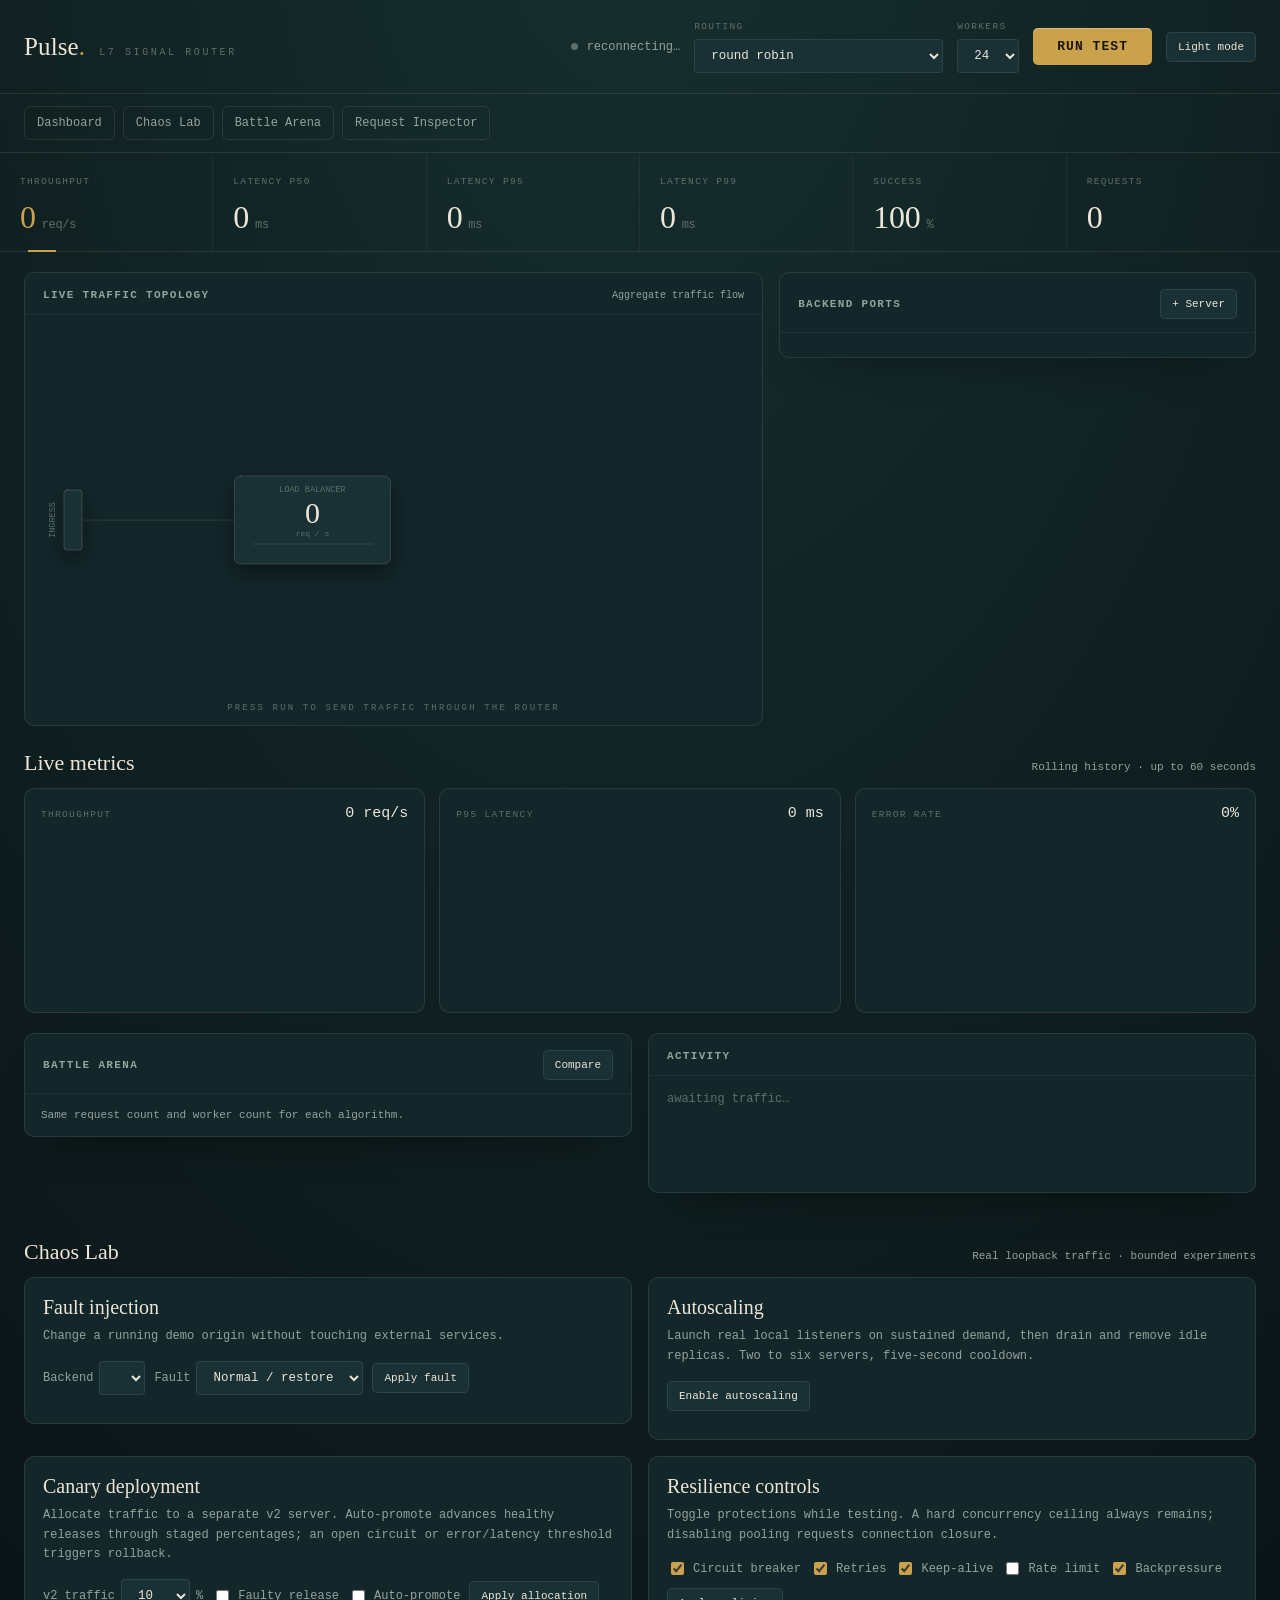
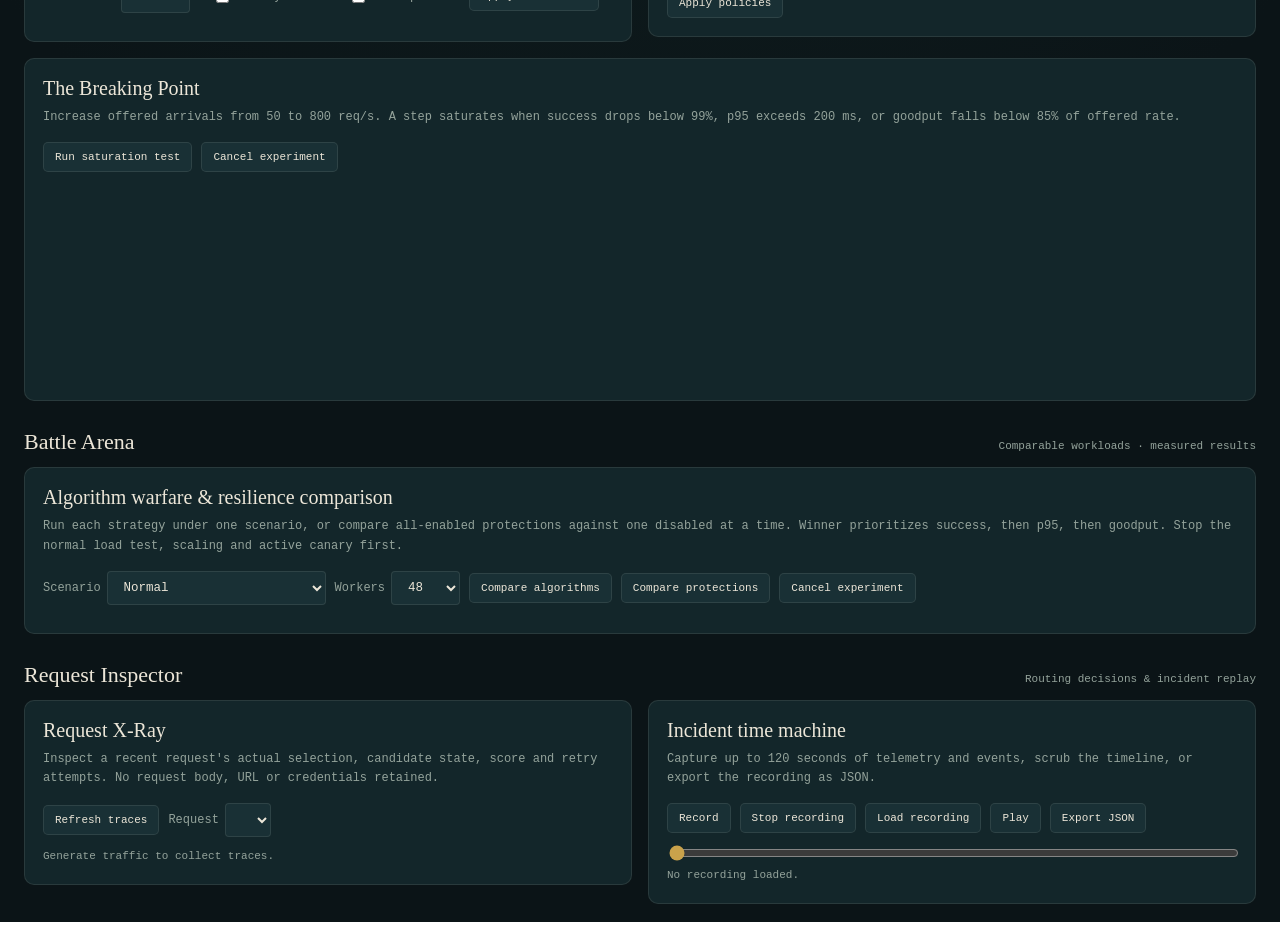
==== commit 82eeb7ea: "add distributed systems laboratory" ====
--- a/app/fastapi_lb/dashboard.html
+++ b/app/fastapi_lb/dashboard.html
@@ -201,6 +201,32 @@
     .scopebar { padding:12px; }
     .graphwrap { height:var(--graph-height,380px); }
   }
+
+  .lab-nav { display:flex; gap:8px; flex-wrap:wrap; padding:12px 24px; border-bottom:1px solid var(--line); }
+  .lab-nav a { color:var(--muted); text-decoration:none; padding:9px 12px; border-radius:6px; border:1px solid var(--line); font-size:12px; }
+  .lab-nav a:hover,.lab-nav a:focus-visible { color:var(--cream); border-color:var(--brass); }
+  .lab-section { padding:18px 24px 10px; scroll-margin-top:12px; min-width:0; }
+  .lab-grid { display:grid; grid-template-columns:repeat(2,minmax(0,1fr)); gap:16px; align-items:start; }
+  .lab-card { border:1px solid var(--line); background:var(--panel); padding:18px; border-radius:10px; min-width:0; }
+  .lab-card h3 { font:500 20px Georgia,serif; margin:0 0 8px; }
+  .lab-card p { color:var(--muted); font-size:12px; line-height:1.65; margin:0 0 14px; }
+  .lab-controls { display:flex; flex-wrap:wrap; align-items:center; gap:9px; margin:10px 0; }
+  .lab-controls label { display:flex; gap:6px; align-items:center; color:var(--muted); font-size:12px; }
+  .lab-controls input[type=number] { width:74px; }
+  .lab-controls input[type=checkbox] { accent-color:var(--brass); }
+  .lab-controls select,.lab-controls input { max-width:100%; min-width:0; }
+  .lab-table { overflow-x:auto; max-width:100%; }
+  .lab-table table { width:100%; border-collapse:collapse; white-space:nowrap; font-size:11px; }
+  .lab-table td,.lab-table th { text-align:left; padding:9px; border-bottom:1px solid var(--line); }
+  .lab-table th { color:var(--muted); font-weight:500; }
+  #labNotice:not(:empty) { position:fixed; bottom:16px; right:16px; max-width:min(420px,calc(100vw - 32px)); z-index:10; background:var(--panel); padding:12px; border:1px solid var(--brass); border-radius:8px; }
+  .lab-status { font-size:12px; color:var(--brass); margin:8px 0; overflow-wrap:anywhere; }
+  .lab-card canvas { display:block; width:100%; height:200px; }
+  .lab-range { width:100%; accent-color:var(--brass); }
+  .lab-pre { white-space:pre-wrap; overflow-wrap:anywhere; color:var(--muted); font-size:11px; line-height:1.7; }
+  .lab-wide { grid-column:1/-1; }
+  @media(max-width:900px) { .lab-grid { grid-template-columns:minmax(0,1fr); } }
+  @media(max-width:520px) { .lab-section { padding:14px 12px; } .lab-nav { padding:12px; } .lab-card { padding:12px; } }
 </style>
 </head>
 <body>
@@ -227,7 +253,10 @@
     <label class="field"><span class="lab">workers</span><select id="workers"><option>4</option><option>12</option><option selected>24</option><option>48</option></select></label><button type="button" class="run" id="run">Run test</button><button class="secondary" id="theme" type="button">Light mode</button>
   </header>
 
-  <section class="readouts">
+  <nav class="lab-nav" aria-label="Pulse sections">
+    <a href="#dashboard">Dashboard</a><a href="#chaosLab">Chaos Lab</a><a href="#battleLab">Battle Arena</a><a href="#inspectorLab">Request Inspector</a>
+  </nav>
+  <section class="readouts" id="dashboard">
     <div class="ro live"><span class="lab">throughput</span><span class="rv serif" id="rps">0<i>req/s</i></span></div>
     <div class="ro"><span class="lab">latency p50</span><span class="rv serif" id="p50">0<i>ms</i></span></div>
     <div class="ro"><span class="lab">latency p95</span><span class="rv serif" id="p95">0<i>ms</i></span></div><div class="ro"><span class="lab">latency p99</span><span class="rv serif" id="p99">0<i>ms</i></span></div>
@@ -258,11 +287,38 @@
       <article class="scopebar"><div class="chart-head"><span class="lab">Error rate</span><span class="chart-value" id="errorValue">0%</span></div><canvas id="errorScope" role="img" aria-label="Error rate history in percent"></canvas></article>
     </div>
   </section>
-  <section class="lower" aria-label="Experiments and activity">
+  <section class="lower" aria-label="Quick comparison and activity">
       <div class="panel"><div class="ph"><span class="t">Battle arena</span><button class="secondary" id="arena" type="button">Compare</button></div><div id="arenaResult" class="arena-result">Same request count and worker count for each algorithm.</div></div><div class="panel console">
         <div class="ph"><span class="t">Activity</span></div>
         <div class="feed" id="feed"><div class="empty">awaiting traffic…</div></div>
       </div>
+  </section>
+  <section class="lab-section" id="chaosLab">
+    <div class="section-head"><h2>Chaos Lab</h2><span>Real loopback traffic · bounded experiments</span></div>
+    <div class="lab-grid">
+      <article class="lab-card"><h3>Fault injection</h3><p>Change a running demo origin without touching external services.</p>
+        <div class="lab-controls"><label>Backend <select id="faultBackend"></select></label><label>Fault <select id="faultKind"><option value="normal">Normal / restore</option><option value="slow">+250 ms latency</option><option value="flaky">Intermittent 500</option><option value="error">Always 500</option><option value="unavailable">503 unavailable</option><option value="timeout">Timeout</option><option value="offline">Offline</option></select></label><button class="secondary" id="applyFault">Apply fault</button></div><div id="faultState" class="lab-status"></div>
+      </article>
+      <article class="lab-card"><h3>Autoscaling</h3><p>Launch real local listeners on sustained demand, then drain and remove idle replicas. Two to six servers, five-second cooldown.</p><div class="lab-controls"><button class="secondary" id="scaleToggle">Enable autoscaling</button></div><div id="scaleState" class="lab-status"></div></article>
+      <article class="lab-card"><h3>Canary deployment</h3><p>Allocate traffic to a separate v2 server. Auto-promote advances healthy releases through staged percentages; an open circuit or error/latency threshold triggers rollback.</p><div class="lab-controls"><label>v2 traffic <select id="canaryPercent"><option>0</option><option selected>10</option><option>25</option><option>50</option><option>75</option><option>100</option></select>%</label><label><input type="checkbox" id="canaryFault"> Faulty release</label><label><input type="checkbox" id="canaryAuto"> Auto-promote</label><button class="secondary" id="canaryApply">Apply allocation</button></div><div id="canaryState" class="lab-status"></div></article>
+      <article class="lab-card"><h3>Resilience controls</h3><p>Toggle protections while testing. A hard concurrency ceiling always remains; disabling pooling requests connection closure.</p><div class="lab-controls" id="policyControls"><label><input type="checkbox" data-policy="breaker" checked> Circuit breaker</label><label><input type="checkbox" data-policy="retries" checked> Retries</label><label><input type="checkbox" data-policy="pooling" checked> Keep-alive</label><label><input type="checkbox" data-policy="rate_limit"> Rate limit</label><label><input type="checkbox" data-policy="backpressure" checked> Backpressure</label></div><button class="secondary" id="policyApply">Apply policies</button></article>
+      <article class="lab-card lab-wide"><h3>The Breaking Point</h3><p>Increase offered arrivals from 50 to 800 req/s. A step saturates when success drops below 99%, p95 exceeds 200 ms, or goodput falls below 85% of offered rate.</p><div class="lab-controls"><button class="secondary" data-run="breaking">Run saturation test</button><button class="secondary" data-stop>Cancel experiment</button></div><div class="lab-status" id="breakingState"></div><canvas id="breakingGraph" role="img" aria-label="Offered versus successful request rate"></canvas><div class="lab-table" id="breakingTable"></div></article>
+    </div>
+  </section>
+  <section class="lab-section" id="battleLab">
+    <div class="section-head"><h2>Battle Arena</h2><span>Comparable workloads · measured results</span></div>
+    <div class="lab-card"><h3>Algorithm warfare &amp; resilience comparison</h3><p>Run each strategy under one scenario, or compare all-enabled protections against one disabled at a time. Winner prioritizes success, then p95, then goodput. Stop the normal load test, scaling and active canary first.</p>
+      <div class="lab-controls"><label>Scenario <select id="labScenario"><option value="normal">Normal</option><option value="slow">Slow backend</option><option value="outage">Backend outage</option><option value="overload">Slow cluster / overload</option></select></label><label>Workers <select id="labWorkers"><option>12</option><option>24</option><option selected>48</option><option>100</option><option>160</option></select></label><button class="secondary" data-run="arena">Compare algorithms</button><button class="secondary" data-run="resilience">Compare protections</button><button class="secondary" data-stop>Cancel experiment</button></div>
+      <div class="lab-status" id="battleState"></div><div class="lab-table" id="battleTable"></div>
+    </div>
+  </section>
+  <section class="lab-section" id="inspectorLab">
+    <div class="section-head"><h2>Request Inspector</h2><span>Routing decisions &amp; incident replay</span></div>
+    <div class="lab-grid">
+      <article class="lab-card"><h3>Request X-Ray</h3><p>Inspect a recent request's actual selection, candidate state, score and retry attempts. No request body, URL or credentials retained.</p><div class="lab-controls"><button class="secondary" id="traceRefresh">Refresh traces</button><label>Request <select id="traceSelect"></select></label></div><div id="traceView" class="lab-pre">Generate traffic to collect traces.</div></article>
+      <article class="lab-card"><h3>Incident time machine</h3><p>Capture up to 120 seconds of telemetry and events, scrub the timeline, or export the recording as JSON.</p><div class="lab-controls"><button class="secondary" id="recordStart">Record</button><button class="secondary" id="recordStop">Stop recording</button><button class="secondary" id="replayLoad">Load recording</button><button class="secondary" id="replayPlay">Play</button><button class="secondary" id="replayExport">Export JSON</button></div><div id="replayState" class="lab-status"></div><input class="lab-range" id="replaySlider" type="range" min="0" max="0" value="0" aria-label="Replay timeline"><div id="replayView" class="lab-pre">No recording loaded.</div></article>
+    </div>
+    <div id="labNotice" class="lab-status" role="status" aria-live="polite"></div>
   </section>
 </div>
 
@@ -327,6 +383,7 @@
     if (s.arenaRunning) $('arenaResult').textContent = 'Running real HTTP comparison…';
     else if (s.arena && s.arena.length) $('arenaResult').innerHTML = '<table><thead><tr><th>Algorithm</th><th>req/s</th><th>p95 ms</th><th>OK %</th></tr></thead><tbody>' + s.arena.map(r => '<tr><td>'+r.strategy+'</td><td>'+r.rps+'</td><td>'+r.p95+'</td><td>'+r.successPct+'</td></tr>').join('') + '</tbody></table>';
     $('strategy').value = s.strategy;
+    window.renderLab?.(s);
   }
 
   // ---------- canvas helpers ----------
@@ -548,5 +605,6 @@
   for (const id of ['scope','latencyScope','errorScope']) chartResize.observe($(id));
   window.addEventListener('resize', () => latest && drawCharts(latest));
 </script>
+<script src="/pulse/lab.js"></script>
 </body>
 </html>
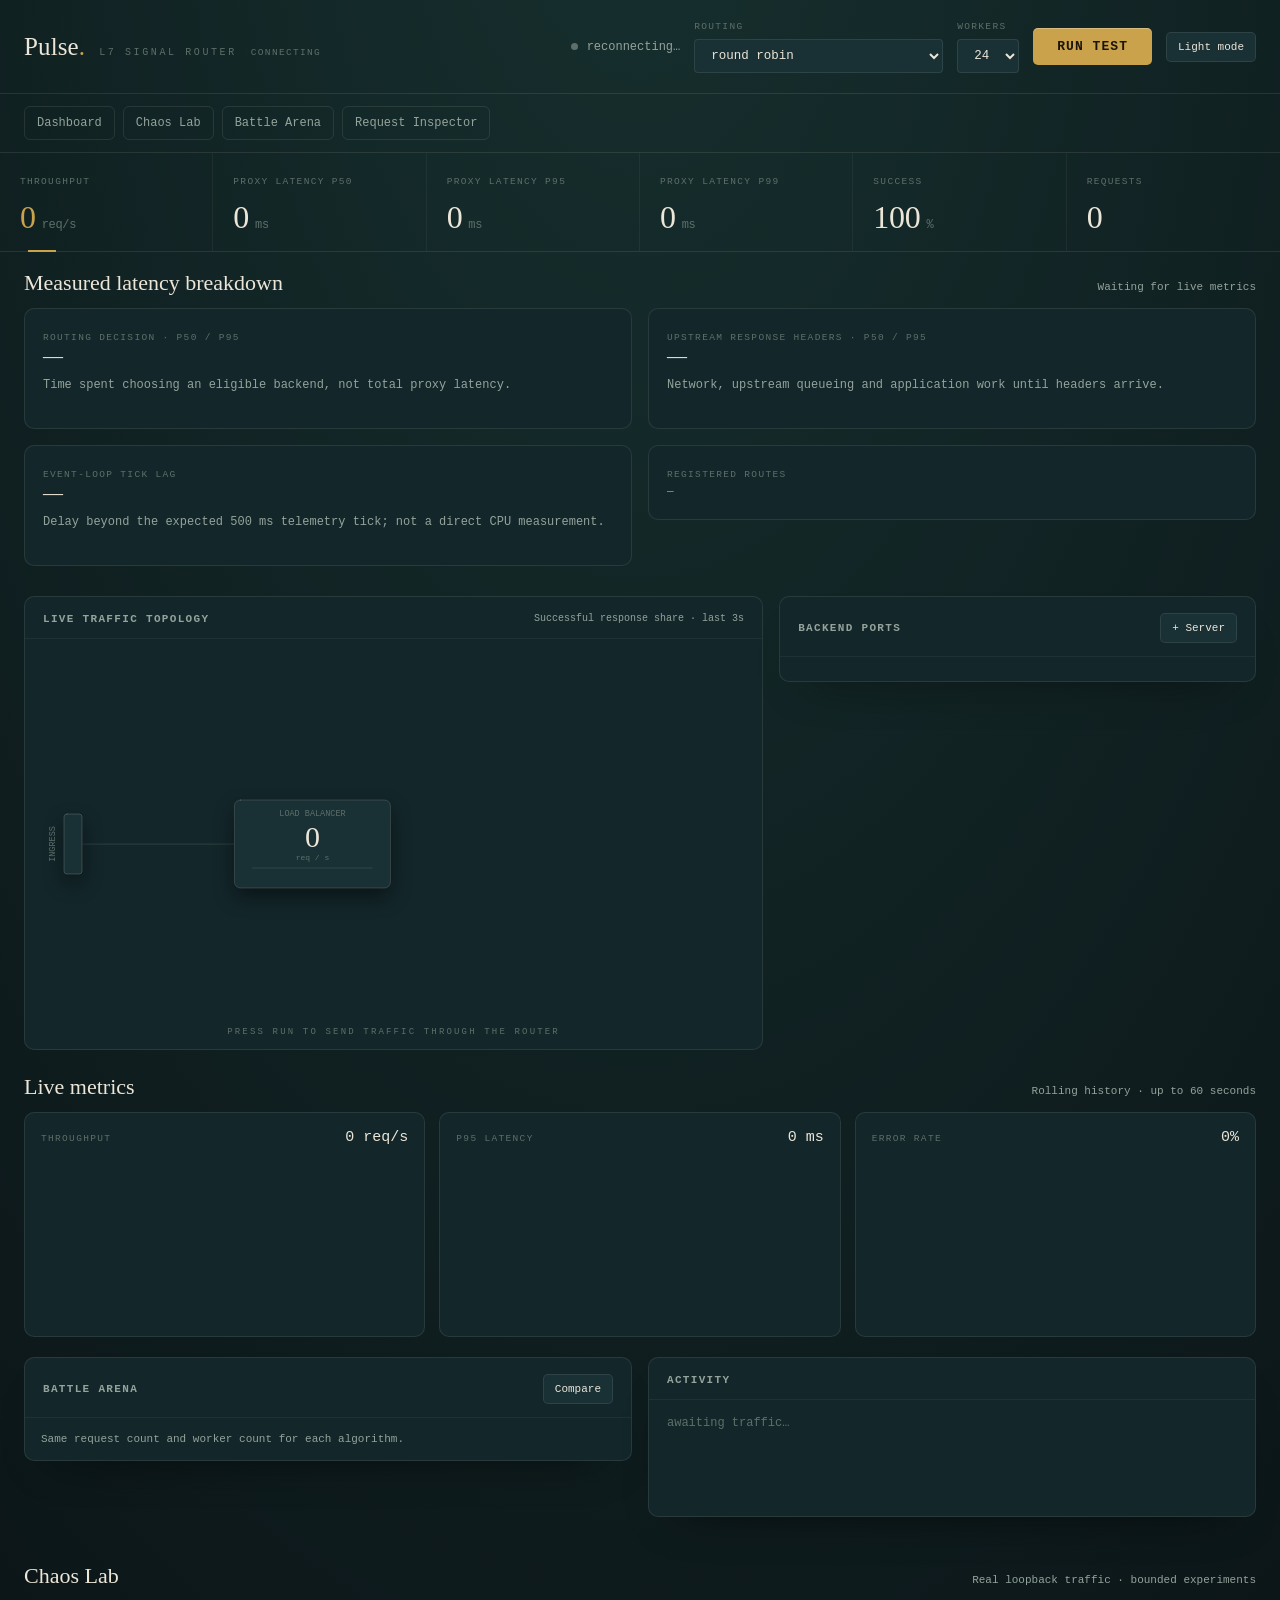
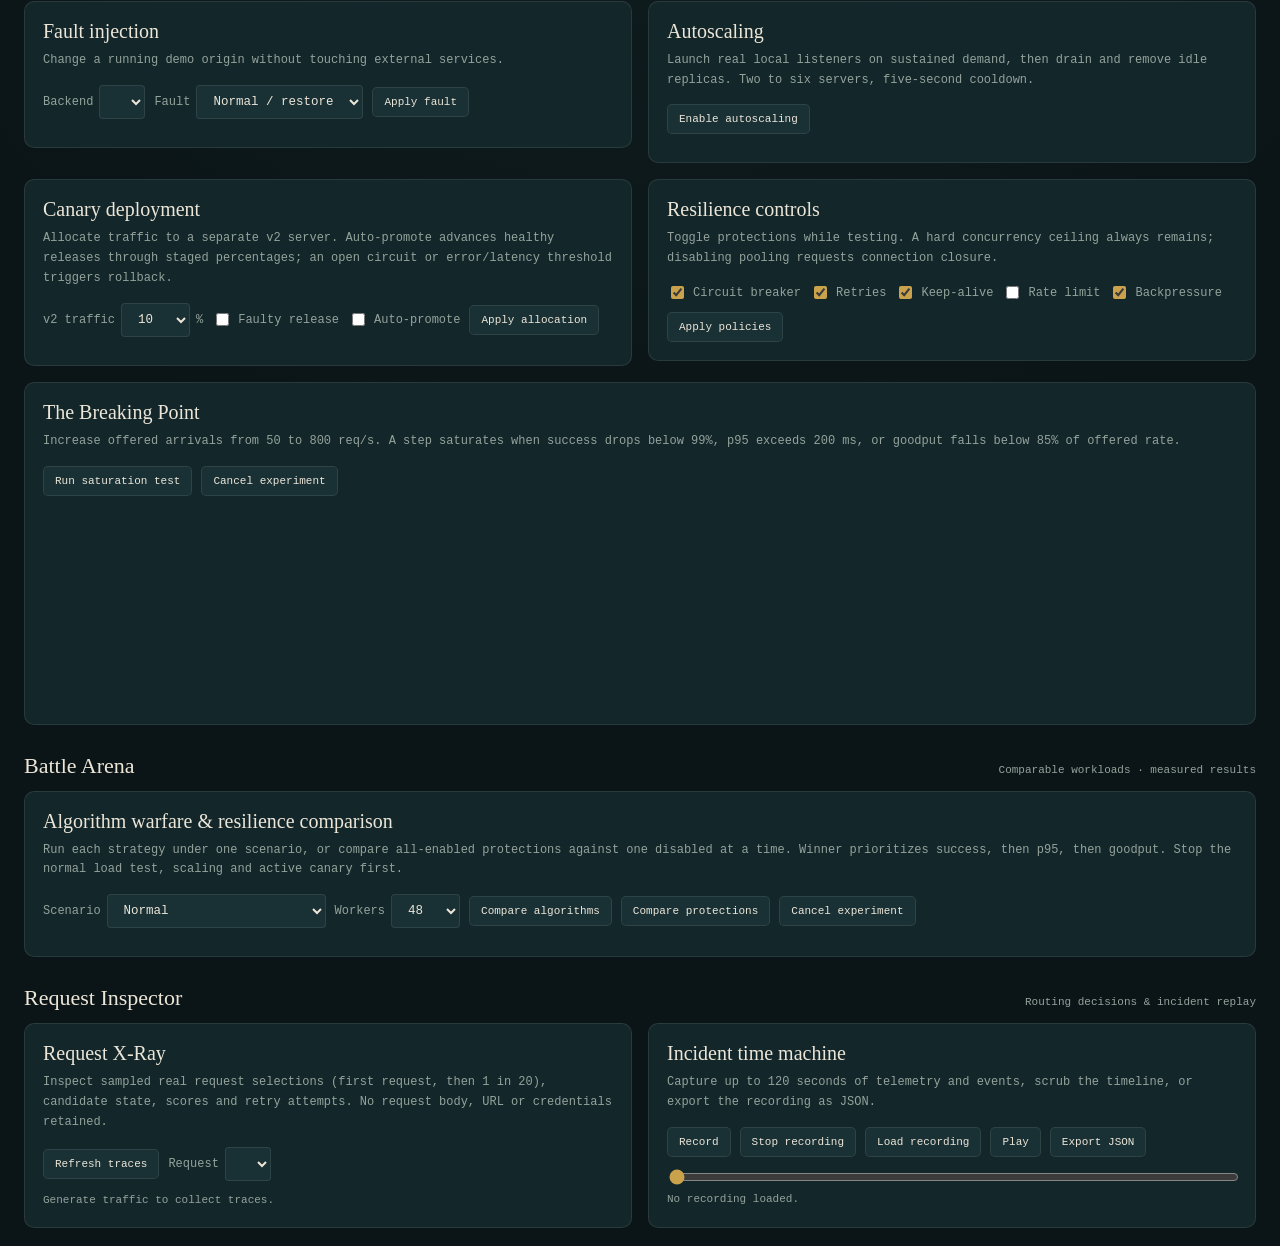
==== commit d9bc856b: "separate live proxy from laboratory and add real adaptive benchmark" ====
--- a/app/fastapi_lb/dashboard.html
+++ b/app/fastapi_lb/dashboard.html
@@ -202,6 +202,7 @@
     .graphwrap { height:var(--graph-height,380px); }
   }
 
+  [hidden] { display:none !important; }
   .lab-nav { display:flex; gap:8px; flex-wrap:wrap; padding:12px 24px; border-bottom:1px solid var(--line); }
   .lab-nav a { color:var(--muted); text-decoration:none; padding:9px 12px; border-radius:6px; border:1px solid var(--line); font-size:12px; }
   .lab-nav a:hover,.lab-nav a:focus-visible { color:var(--cream); border-color:var(--brass); }
@@ -234,7 +235,7 @@
   <header class="bar">
     <div class="brand">
       <span class="wordmark serif">Pulse<b>.</b></span>
-      <span class="sub">L7 signal router</span>
+      <span class="sub">L7 signal router</span><span class="lab" id="modeBadge">Connecting</span>
     </div>
     <div class="grow"></div>
     <div class="status"><span class="tick" id="tick"></span><span id="statusText">idle</span></div>
@@ -258,15 +259,24 @@
   </nav>
   <section class="readouts" id="dashboard">
     <div class="ro live"><span class="lab">throughput</span><span class="rv serif" id="rps">0<i>req/s</i></span></div>
-    <div class="ro"><span class="lab">latency p50</span><span class="rv serif" id="p50">0<i>ms</i></span></div>
-    <div class="ro"><span class="lab">latency p95</span><span class="rv serif" id="p95">0<i>ms</i></span></div><div class="ro"><span class="lab">latency p99</span><span class="rv serif" id="p99">0<i>ms</i></span></div>
+    <div class="ro"><span class="lab">proxy latency p50</span><span class="rv serif" id="p50">0<i>ms</i></span></div>
+    <div class="ro"><span class="lab">proxy latency p95</span><span class="rv serif" id="p95">0<i>ms</i></span></div><div class="ro"><span class="lab">proxy latency p99</span><span class="rv serif" id="p99">0<i>ms</i></span></div>
     <div class="ro"><span class="lab">success</span><span class="rv serif" id="success">100<i>%</i></span></div>
     <div class="ro"><span class="lab">requests</span><span class="rv serif" id="total">0</span></div>
   </section>
 
+  <section class="lab-section" id="timingPanel">
+    <div class="section-head"><h2>Measured latency breakdown</h2><span id="trafficSource">Waiting for live metrics</span></div>
+    <div class="lab-grid">
+      <article class="lab-card"><span class="lab">Routing decision · p50 / p95</span><h3 id="routeTiming">—</h3><p>Time spent choosing an eligible backend, not total proxy latency.</p></article>
+      <article class="lab-card"><span class="lab">Upstream response headers · p50 / p95</span><h3 id="upstreamTiming">—</h3><p>Network, upstream queueing and application work until headers arrive.</p></article>
+      <article class="lab-card"><span class="lab">Event-loop tick lag</span><h3 id="loopTiming">—</h3><p>Delay beyond the expected 500 ms telemetry tick; not a direct CPU measurement.</p></article>
+      <article class="lab-card"><span class="lab">Registered routes</span><div class="lab-pre" id="liveRoutes">—</div></article>
+    </div>
+  </section>
   <main class="stage">
     <div class="bay">
-      <div class="ph"><span class="t">Live traffic topology</span><span class="muted-note">Aggregate traffic flow</span></div><div class="graphwrap">
+      <div class="ph"><span class="t">Live traffic topology</span><span class="muted-note">Successful response share · last 3s</span></div><div class="graphwrap">
         <canvas id="graph" role="img" aria-label="Live load balancer topology; backend controls are also available in the backend list"></canvas>
         <div class="armed" id="armed">press run to send traffic through the router</div>
       </div>
@@ -315,7 +325,7 @@
   <section class="lab-section" id="inspectorLab">
     <div class="section-head"><h2>Request Inspector</h2><span>Routing decisions &amp; incident replay</span></div>
     <div class="lab-grid">
-      <article class="lab-card"><h3>Request X-Ray</h3><p>Inspect a recent request's actual selection, candidate state, score and retry attempts. No request body, URL or credentials retained.</p><div class="lab-controls"><button class="secondary" id="traceRefresh">Refresh traces</button><label>Request <select id="traceSelect"></select></label></div><div id="traceView" class="lab-pre">Generate traffic to collect traces.</div></article>
+      <article class="lab-card"><h3>Request X-Ray</h3><p>Inspect sampled real request selections (first request, then 1 in 20), candidate state, scores and retry attempts. No request body, URL or credentials retained.</p><div class="lab-controls"><button class="secondary" id="traceRefresh">Refresh traces</button><label>Request <select id="traceSelect"></select></label></div><div id="traceView" class="lab-pre">Generate traffic to collect traces.</div></article>
       <article class="lab-card"><h3>Incident time machine</h3><p>Capture up to 120 seconds of telemetry and events, scrub the timeline, or export the recording as JSON.</p><div class="lab-controls"><button class="secondary" id="recordStart">Record</button><button class="secondary" id="recordStop">Stop recording</button><button class="secondary" id="replayLoad">Load recording</button><button class="secondary" id="replayPlay">Play</button><button class="secondary" id="replayExport">Export JSON</button></div><div id="replayState" class="lab-status"></div><input class="lab-range" id="replaySlider" type="range" min="0" max="0" value="0" aria-label="Replay timeline"><div id="replayView" class="lab-pre">No recording loaded.</div></article>
     </div>
     <div id="labNotice" class="lab-status" role="status" aria-live="polite"></div>
@@ -383,6 +393,28 @@
     if (s.arenaRunning) $('arenaResult').textContent = 'Running real HTTP comparison…';
     else if (s.arena && s.arena.length) $('arenaResult').innerHTML = '<table><thead><tr><th>Algorithm</th><th>req/s</th><th>p95 ms</th><th>OK %</th></tr></thead><tbody>' + s.arena.map(r => '<tr><td>'+r.strategy+'</td><td>'+r.rps+'</td><td>'+r.p95+'</td><td>'+r.successPct+'</td></tr>').join('') + '</tbody></table>';
     $('strategy').value = s.strategy;
+    if(s.mode) {
+      $('modeBadge').textContent = s.mode === 'live' ? 'LIVE MODE' : 'LABORATORY MODE';
+      $('trafficSource').textContent = s.demo ? 'Controlled test workload · actual HTTP' : 'External HTTP clients only · no generated traffic';
+      const t=s.timing||{};
+      $('routeTiming').textContent=t.samples ? t.routing_p50_us+' / '+t.routing_p95_us+' µs' : '—';
+      $('upstreamTiming').textContent=t.samples ? t.upstream_p50_ms+' / '+t.upstream_p95_ms+' ms' : '—';
+      $('loopTiming').textContent=(t.loop_lag_ms??0)+' ms';
+      $('liveRoutes').textContent=(s.pools||[]).map(p=>p.prefix+' · '+p.strategy+' · '+p.backend_ids.join(', ')).join('\n');
+      $('chaosLab').hidden = !s.demo;
+      $('battleLab').hidden = !s.demo;
+      document.querySelectorAll('.lab-nav a[href="#chaosLab"],.lab-nav a[href="#battleLab"]').forEach(a=>a.hidden=!s.demo);
+      $('run').hidden=!s.demo;
+      $('workers').closest('label').hidden=!s.demo;
+      $('add').hidden=!s.demo;
+      $('arena').closest('.panel').hidden=!s.demo;
+      $('armed').textContent=s.demo?'press run to send traffic through the router':'send HTTP requests to your registered application routes';
+      if(!s.demo) {
+        $('armed').style.opacity=s.rps>0?'0':'1';
+        $('statusText').textContent=s.rps>0?'live · receiving HTTP traffic':'live · waiting for requests';
+        $('tick').className='tick'+(s.rps>0?' on':'');
+      }
+    }
     window.renderLab?.(s);
   }
 
@@ -581,11 +613,11 @@
       if (!r.ok) throw new Error('Action rejected ('+r.status+')');
     } catch(e) { $('statusText').textContent = e.message; }
   }
-  $('run').onclick = () => post('/api/test/' + (running ? 'stop' : 'start'), {workers:Number($('workers').value)});
-  $('strategy').onchange = e => post('/api/strategy', {strategy:e.target.value});
-  window.toggle = id => { if(latest?.demo && !latest.arenaRunning) return post('/api/backend/' + encodeURIComponent(id) + '/toggle'); };
-  $('add').onclick = () => post('/api/backend/add');
-  $('arena').onclick = () => post('/api/arena', {workers:Number($('workers').value)});
+  $('run').onclick = () => post('/pulse/api/test/' + (running ? 'stop' : 'start'), {workers:Number($('workers').value)});
+  $('strategy').onchange = e => post('/pulse/api/strategy', {strategy:e.target.value});
+  window.toggle = id => { if(latest?.demo && !latest.arenaRunning) return post('/pulse/api/backend/' + encodeURIComponent(id) + '/toggle'); };
+  $('add').onclick = () => post('/pulse/api/backend/add');
+  $('arena').onclick = () => post('/pulse/api/arena', {workers:Number($('workers').value)});
   function applyTheme(light) {
     document.body.classList.toggle('light',light);
     const s = getComputedStyle(document.body);
@@ -597,7 +629,7 @@
   try{applyTheme(localStorage.getItem('pulse-theme')==='light')}catch{applyTheme(false)}
 
 
-  const es = new EventSource('/api/stream');
+  const es = new EventSource('/pulse/api/stream');
   es.onmessage = (e) => { try { latest = JSON.parse(e.data); renderDOM(latest); } catch {} };
   es.onerror = () => { $('statusText').textContent = 'reconnecting…'; };
   requestAnimationFrame(frame);
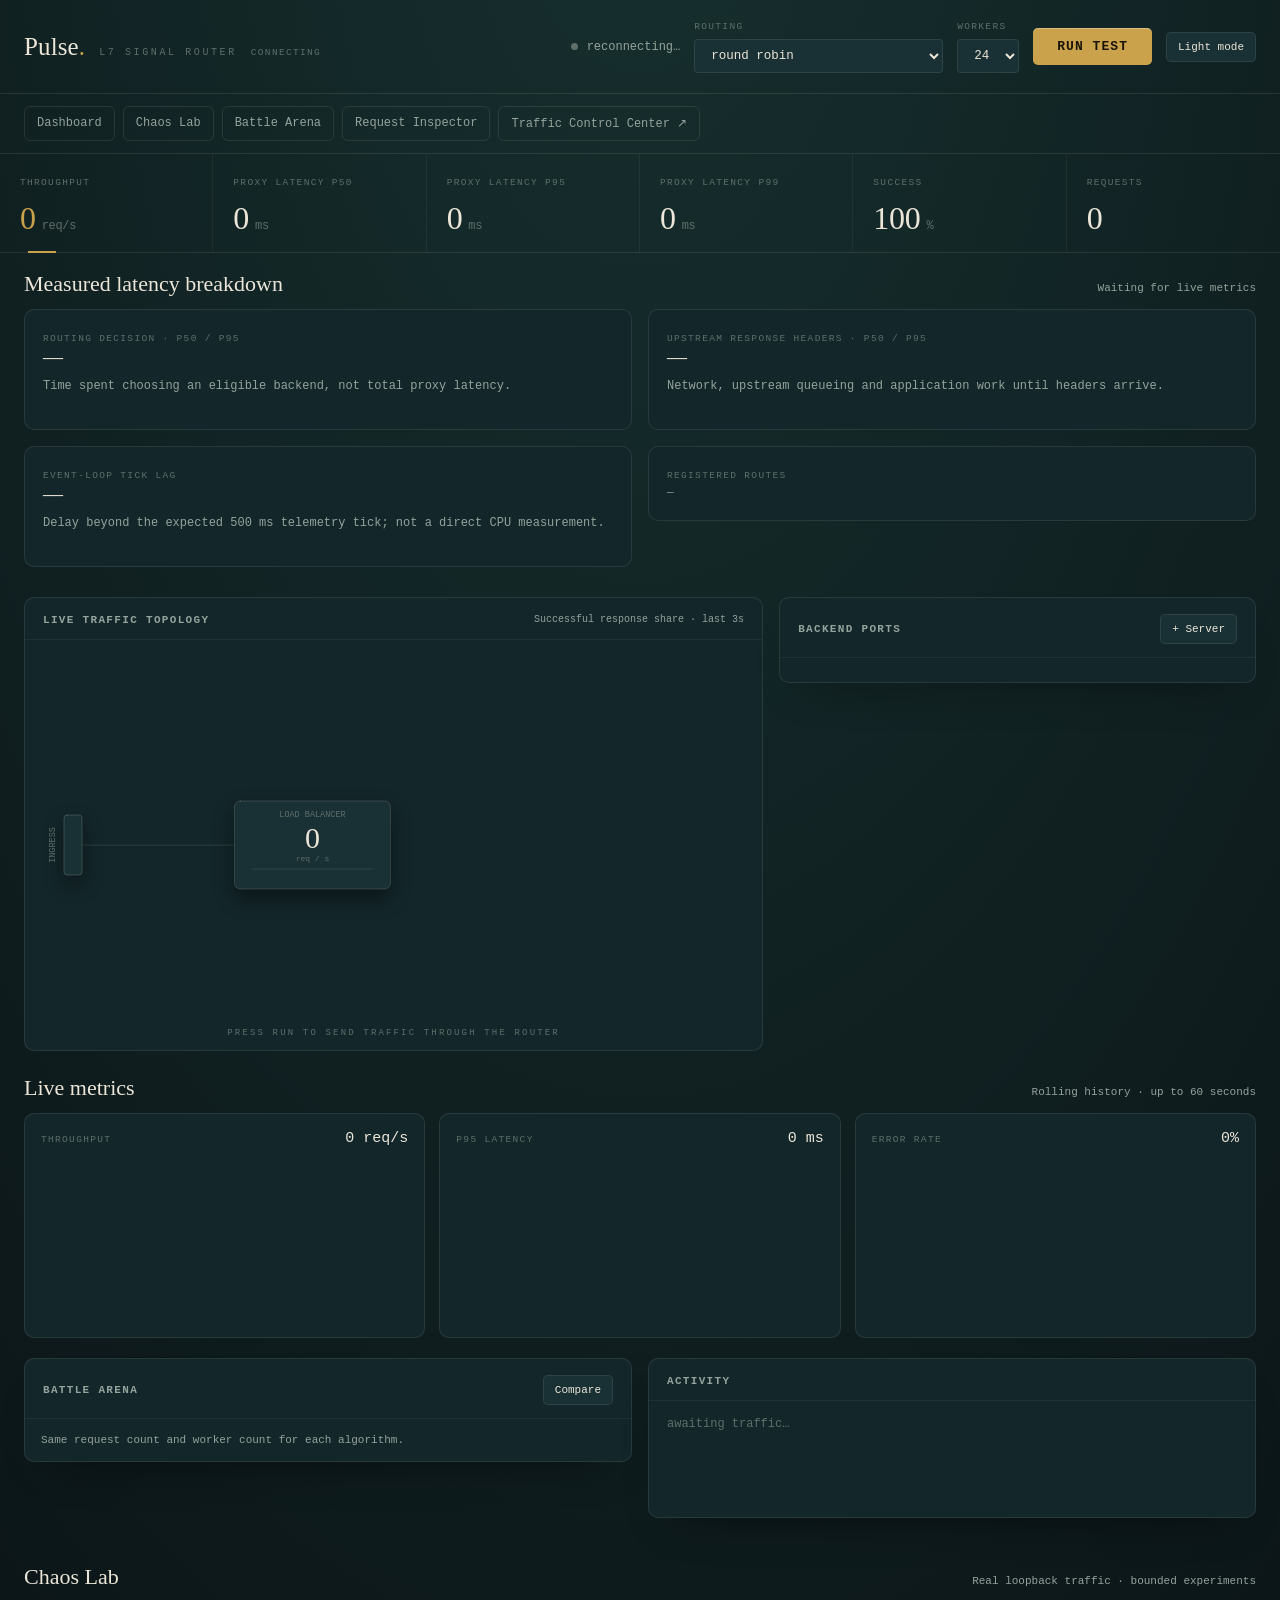
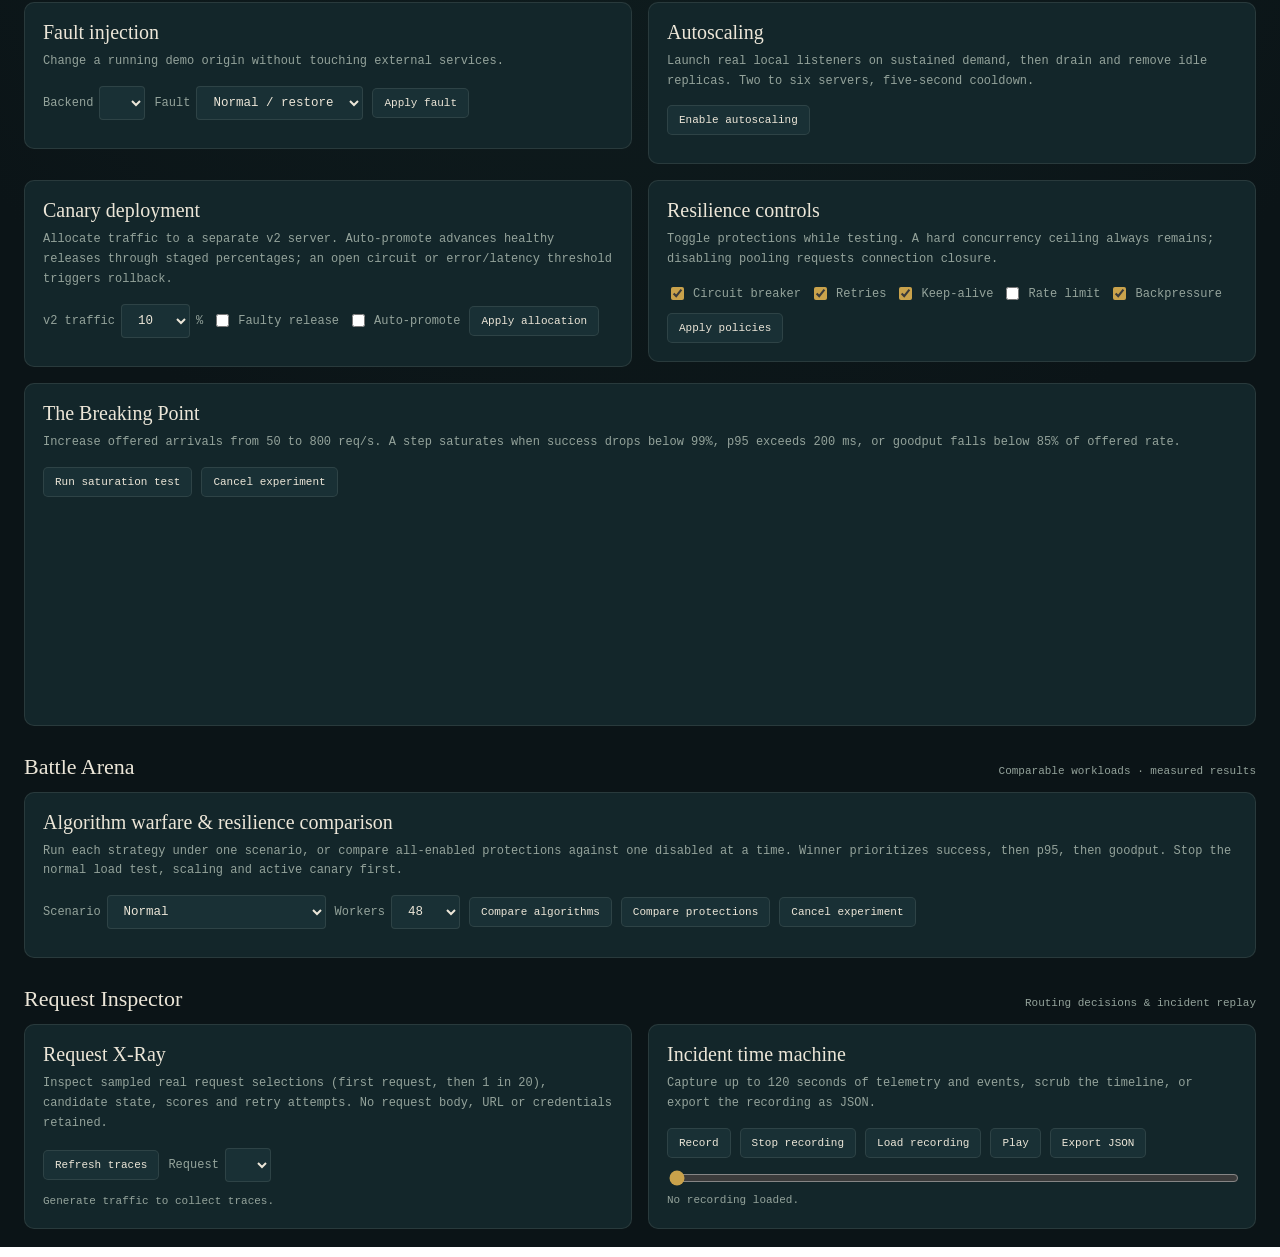
==== commit baf6960d: "add independent real HTTP traffic control center" ====
--- a/app/fastapi_lb/dashboard.html
+++ b/app/fastapi_lb/dashboard.html
@@ -256,6 +256,7 @@
 
   <nav class="lab-nav" aria-label="Pulse sections">
     <a href="#dashboard">Dashboard</a><a href="#chaosLab">Chaos Lab</a><a href="#battleLab">Battle Arena</a><a href="#inspectorLab">Request Inspector</a>
+    <a id="trafficCenterLink" href="http://localhost:8081/" target="_blank" rel="noopener">Traffic Control Center ↗</a>
   </nav>
   <section class="readouts" id="dashboard">
     <div class="ro live"><span class="lab">throughput</span><span class="rv serif" id="rps">0<i>req/s</i></span></div>
@@ -395,7 +396,7 @@
     $('strategy').value = s.strategy;
     if(s.mode) {
       $('modeBadge').textContent = s.mode === 'live' ? 'LIVE MODE' : 'LABORATORY MODE';
-      $('trafficSource').textContent = s.demo ? 'Controlled test workload · actual HTTP' : 'External HTTP clients only · no generated traffic';
+      $('trafficSource').textContent = s.demo ? 'Controlled test workload · actual HTTP' : 'External HTTP clients · actual requests only';
       const t=s.timing||{};
       $('routeTiming').textContent=t.samples ? t.routing_p50_us+' / '+t.routing_p95_us+' µs' : '—';
       $('upstreamTiming').textContent=t.samples ? t.upstream_p50_ms+' / '+t.upstream_p95_ms+' ms' : '—';
